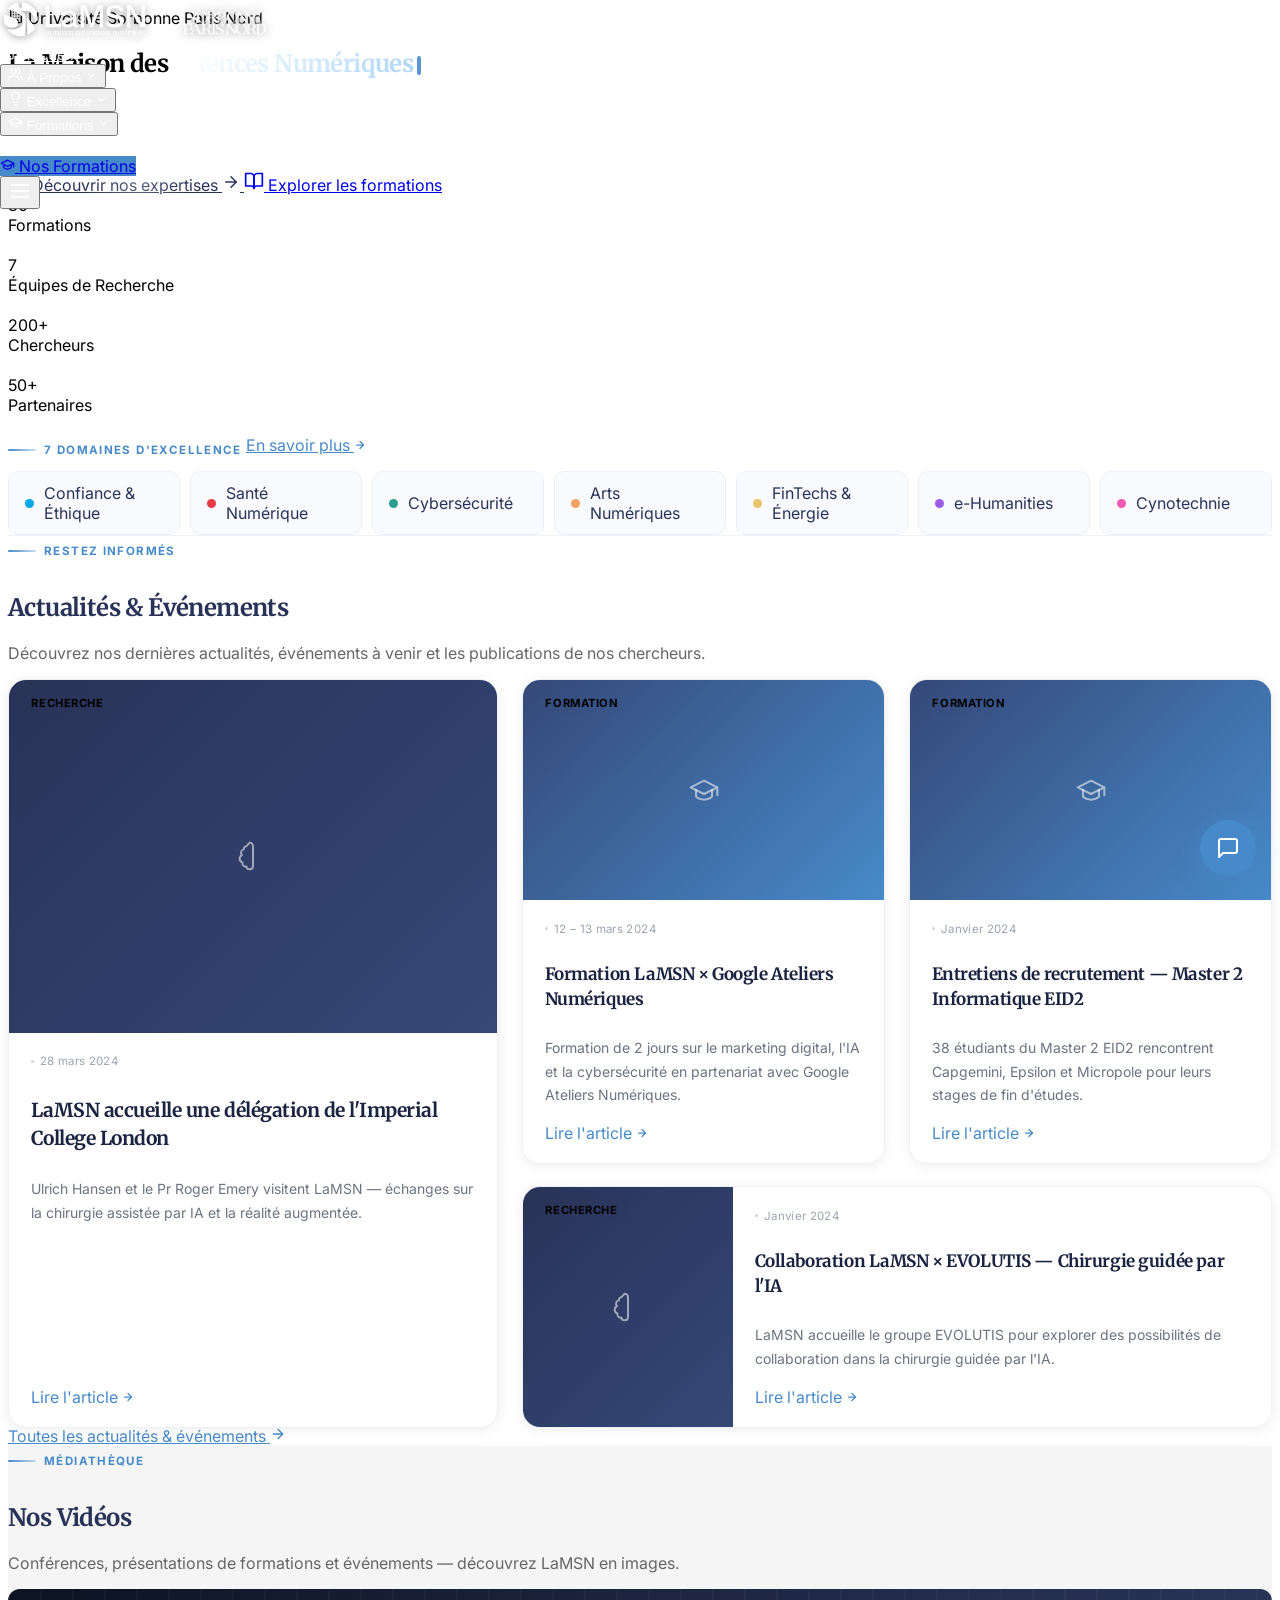
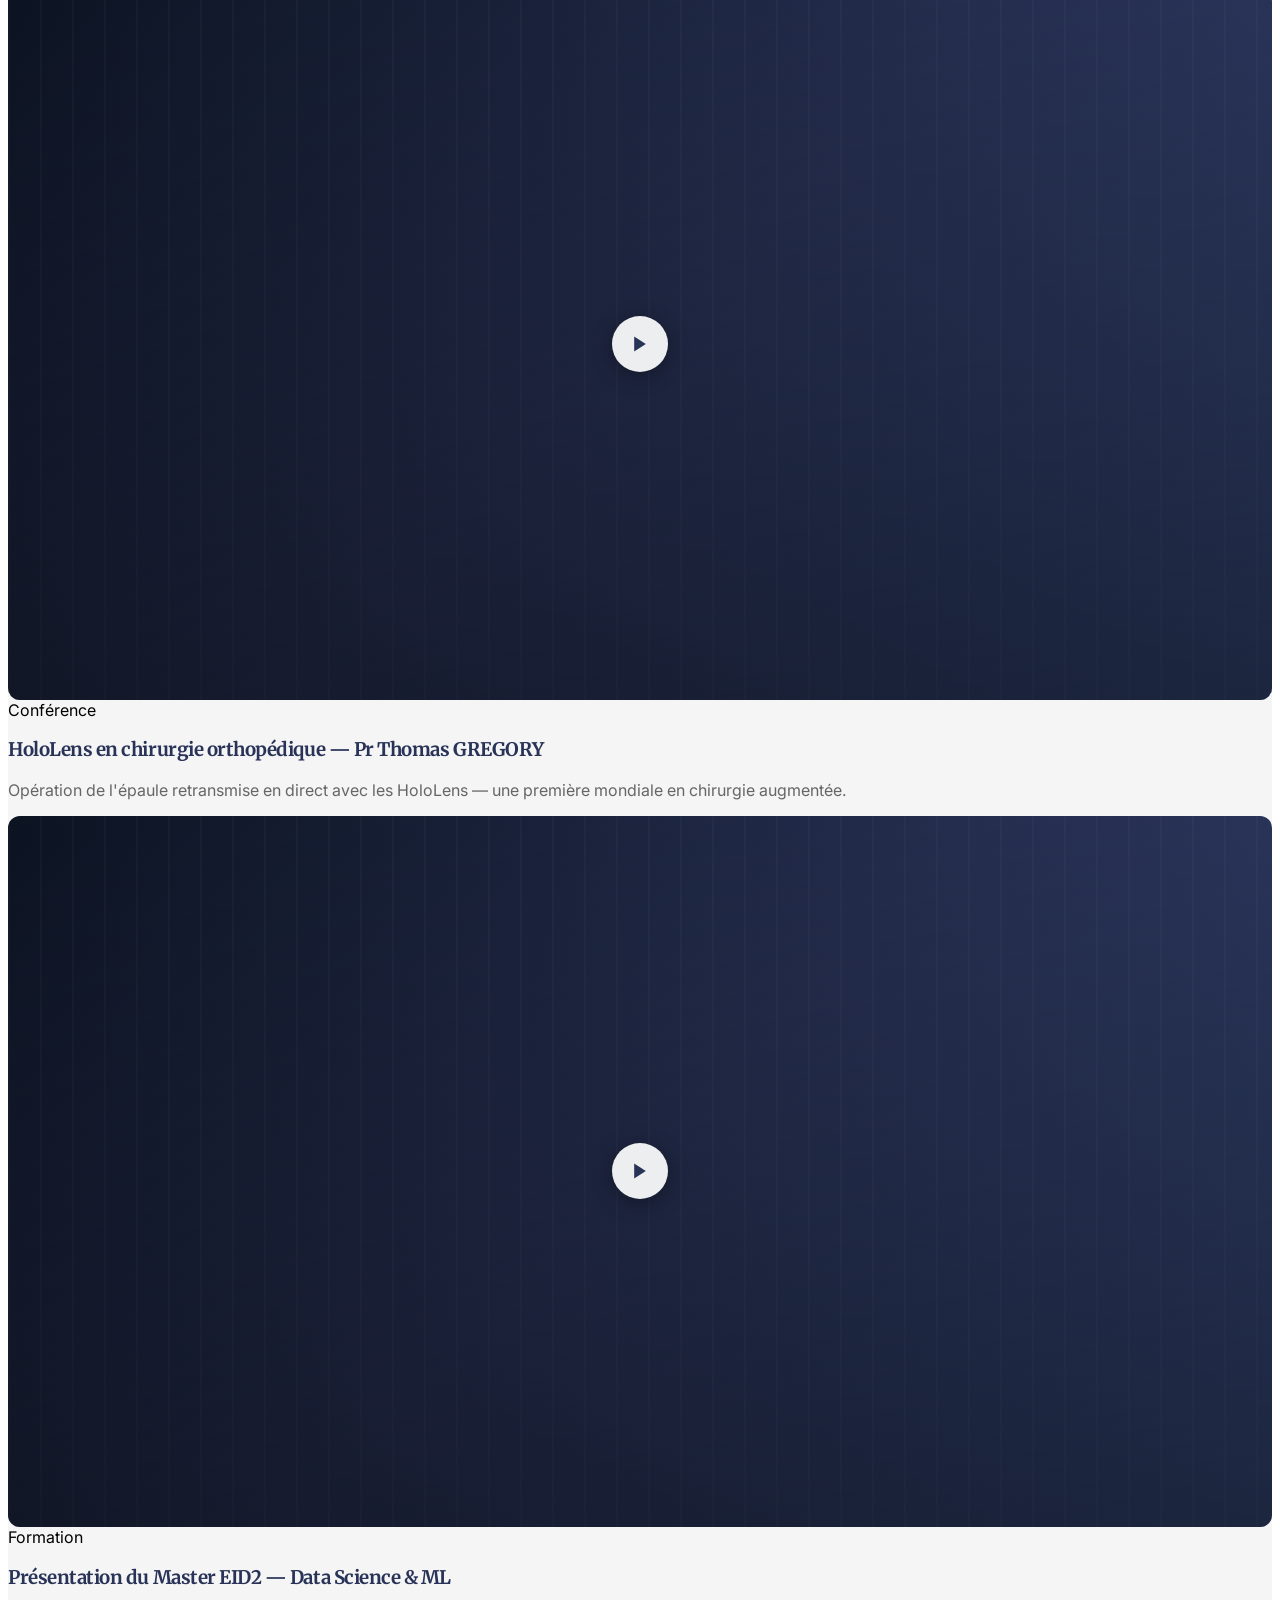
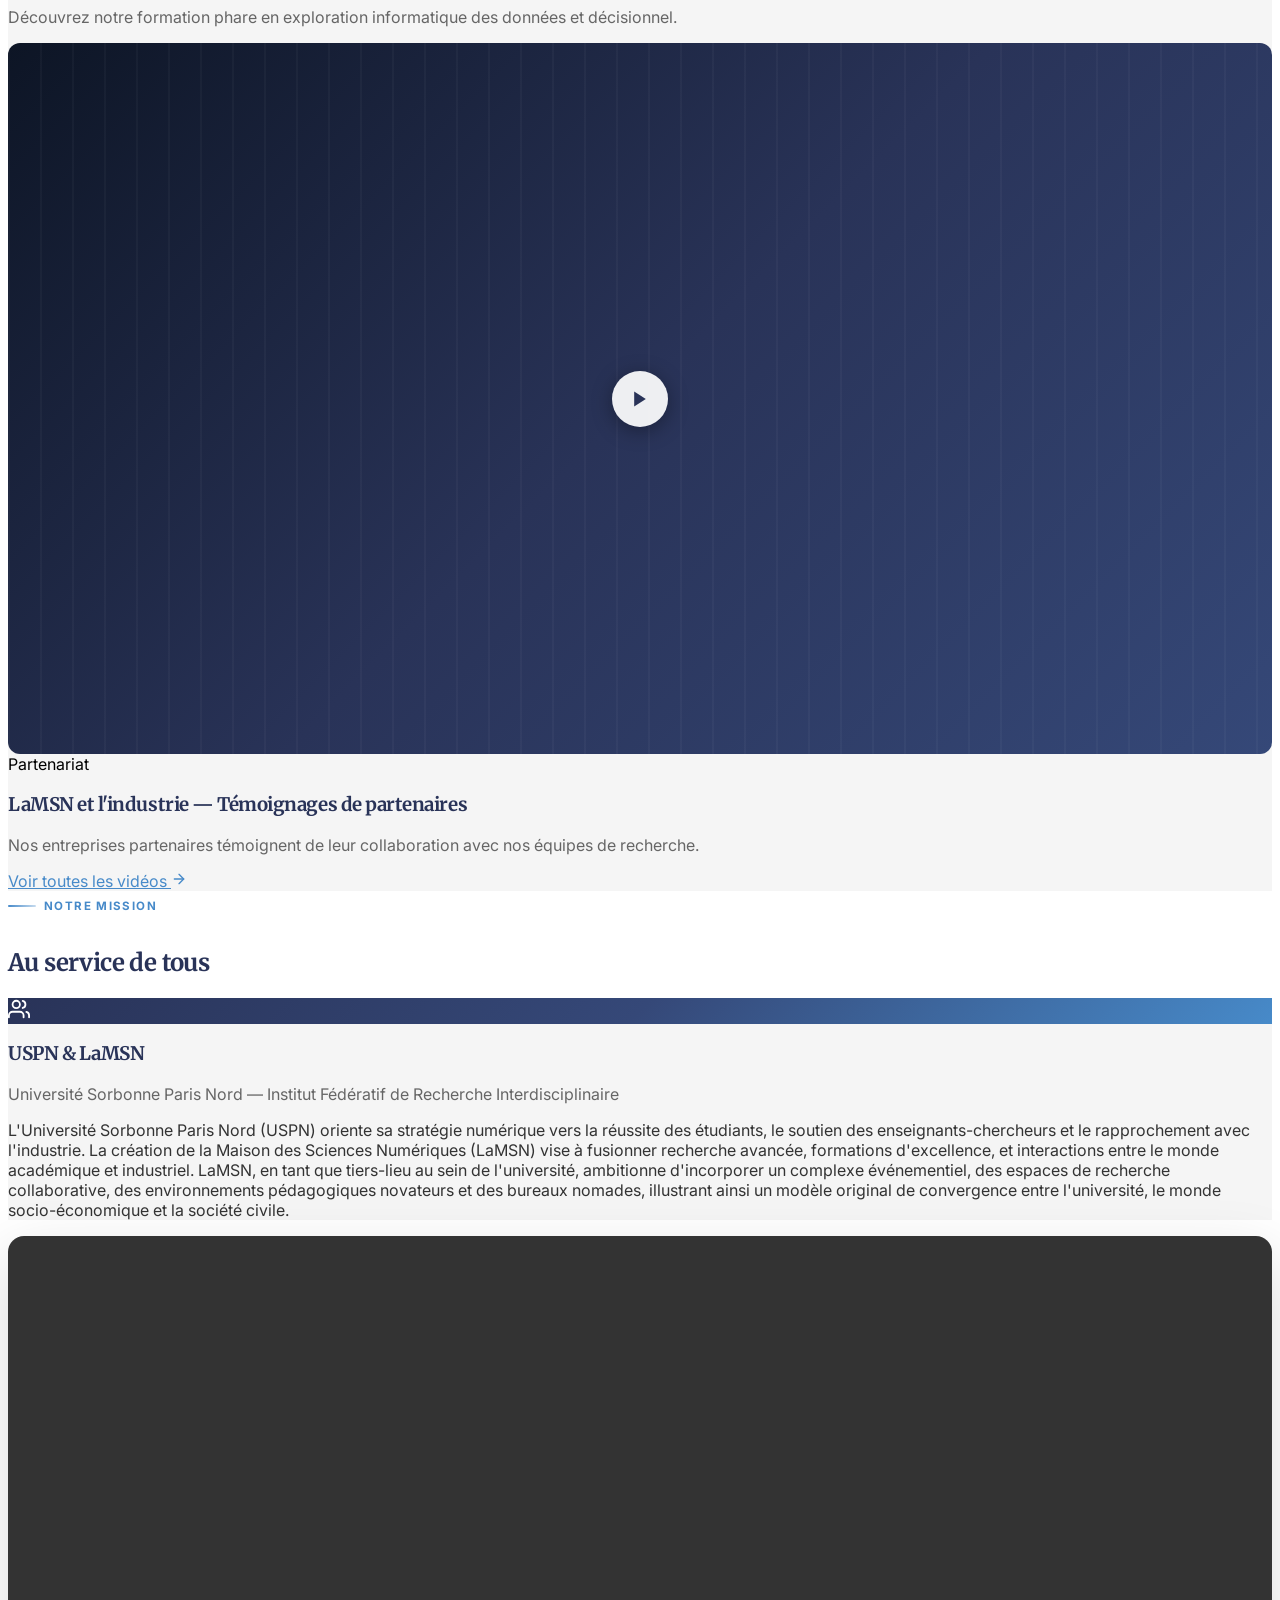
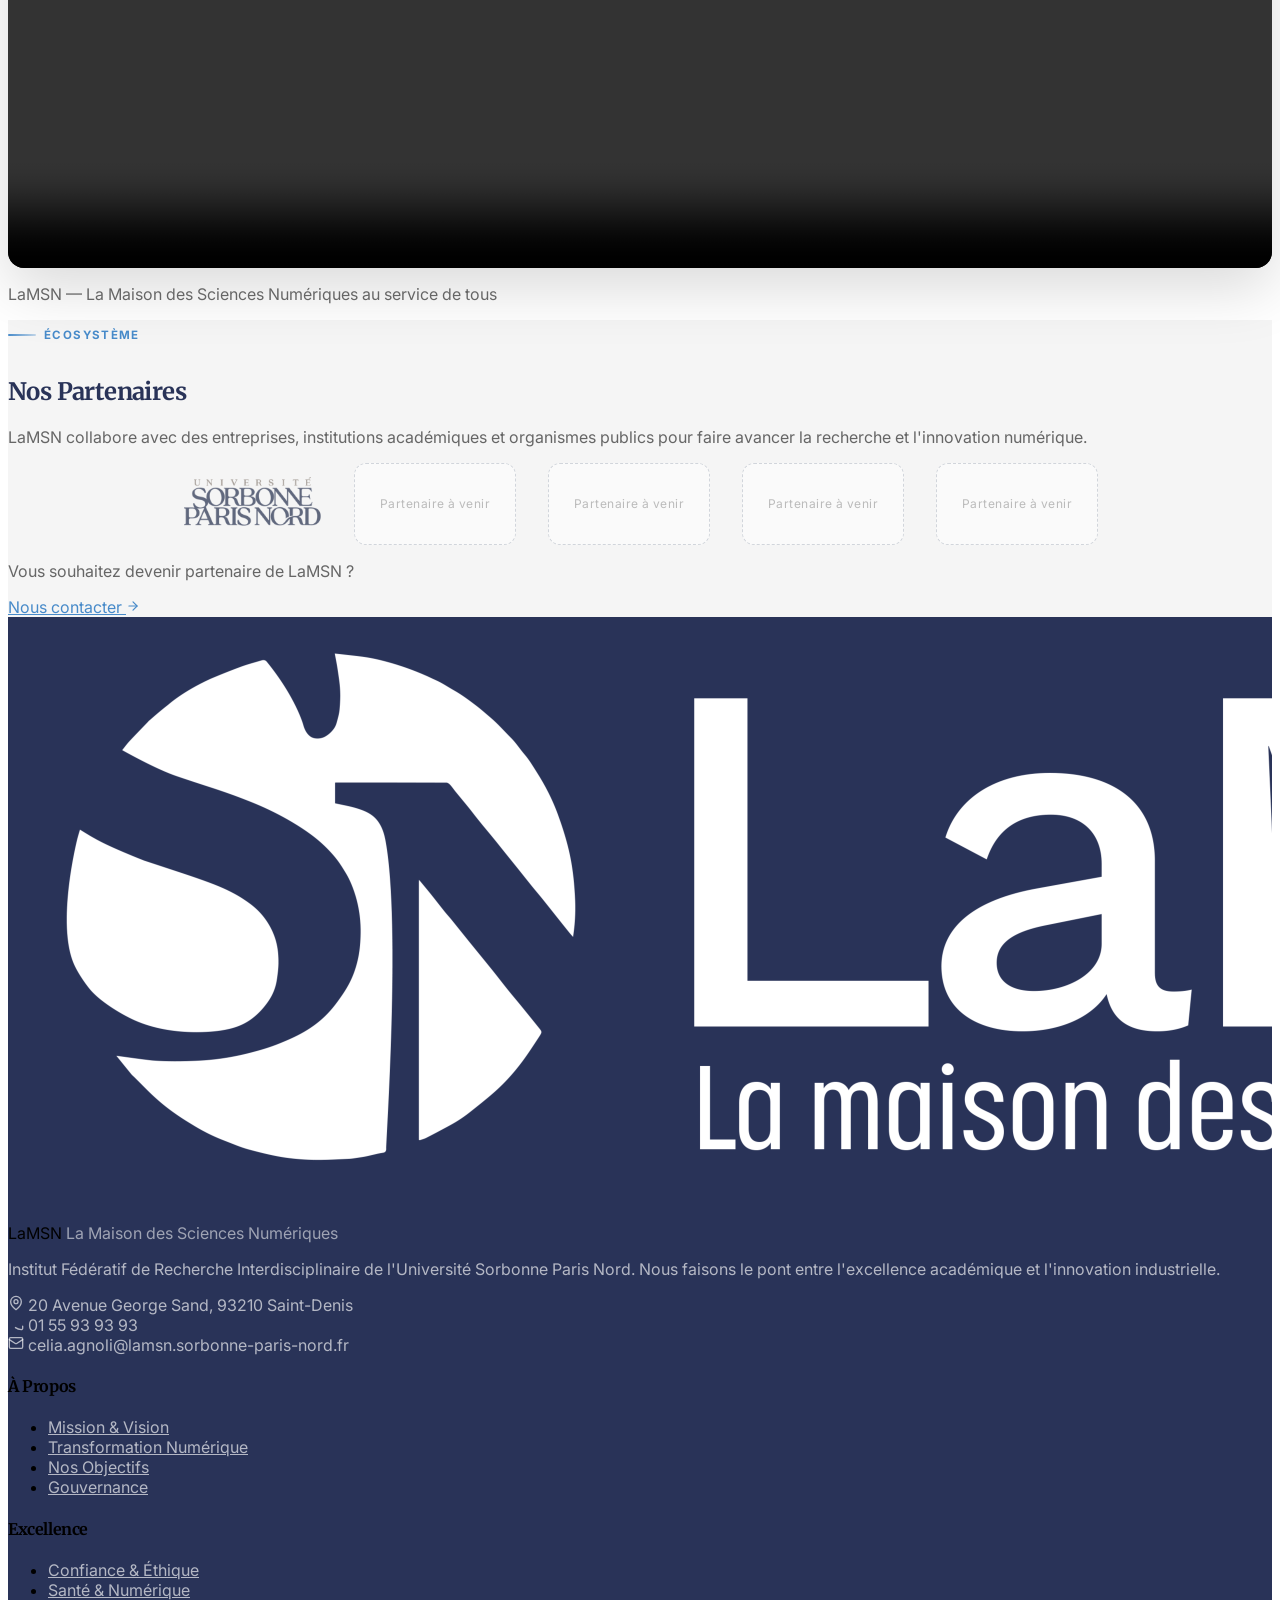
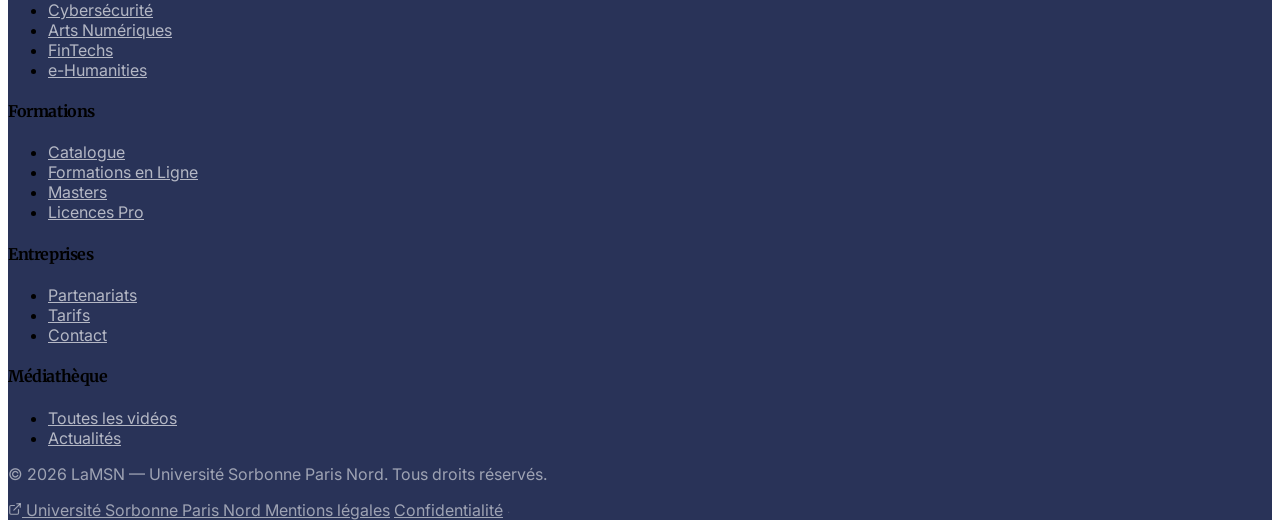
==== lamsn_site/src/index.html @ f472fb0c "Add files via upload" ====
<!DOCTYPE html>
<html lang="fr">
<head>
  <meta charset="UTF-8" />
  <meta name="viewport" content="width=device-width, initial-scale=1.0" />
  <title>LaMSN — La Maison des Sciences Numériques</title>
  <link rel="stylesheet" href="style.css" />
  <script src="https://cdn.tailwindcss.com"></script>
  <script>
    tailwind.config = {
      theme: {
        extend: {
          colors: {
            'lamsn-blue-dark':   '#293358',
            'lamsn-blue-medium': '#354878',
            'lamsn-blue-light':  '#478ac9',
            'lamsn-gray-light':  '#f5f5f5',
            'lamsn-gray-medium': '#666666',
            'lamsn-gray-dark':   '#333333',
          },
          fontFamily: { serif: ['Merriweather', 'serif'] },
        }
      }
    }
  </script>
</head>

<body class="bg-white antialiased">

<a href="#main-content" class="skip-link">Aller au contenu principal</a>

<!-- ══════════════════════════════════════════════════════════
     HEADER
     ══════════════════════════════════════════════════════════ -->
<header id="main-header">
  <div class="container mx-auto px-4 sm:px-6 lg:px-8">
    <div class="flex items-center justify-between h-16 lg:h-20">

      <!-- Logos — images only, no text labels -->
      <div class="header-logos">
        <a href="index.html" title="LaMSN — Accueil">
          <img src="data/logo_recent.png" alt="LaMSN" class="header-logo-lamsn" />
        </a>
        <div class="header-logo-sep hidden sm:block"></div>
        <a href="https://www.univ-spn.fr" target="_blank" rel="noopener noreferrer" class="hidden sm:block" title="Université Sorbonne Paris Nord">
          <img src="data/Logo-USPN.png" alt="Université Sorbonne Paris Nord" class="header-logo-uspn" />
        </a>
      </div>

      <!-- Desktop Navigation -->
      <nav class="hidden lg:flex items-center gap-1">

        <a href="index.html" class="nav-text flex items-center gap-1.5 px-3 py-2 text-sm font-medium rounded-md transition-colors hover:bg-white/10">
          <svg xmlns="http://www.w3.org/2000/svg" width="15" height="15" viewBox="0 0 24 24" fill="none" stroke="currentColor" stroke-width="2" stroke-linecap="round" stroke-linejoin="round"><path d="m3 9 9-7 9 7v11a2 2 0 0 1-2 2H5a2 2 0 0 1-2-2z"/><polyline points="9 22 9 12 15 12 15 22"/></svg>
          Accueil
        </a>

        <!-- À Propos dropdown -->
        <div class="nav-has-dropdown">
          <button class="nav-text flex items-center gap-1.5 px-3 py-2 text-sm font-medium rounded-md transition-colors hover:bg-white/10">
            <svg xmlns="http://www.w3.org/2000/svg" width="15" height="15" viewBox="0 0 24 24" fill="none" stroke="currentColor" stroke-width="2" stroke-linecap="round" stroke-linejoin="round"><path d="M17 21v-2a4 4 0 0 0-4-4H5a4 4 0 0 0-4 4v2"/><circle cx="9" cy="7" r="4"/><path d="M23 21v-2a4 4 0 0 0-3-3.87"/><path d="M16 3.13a4 4 0 0 1 0 7.75"/></svg>
            À Propos
            <svg xmlns="http://www.w3.org/2000/svg" width="13" height="13" viewBox="0 0 24 24" fill="none" stroke="currentColor" stroke-width="2" stroke-linecap="round" stroke-linejoin="round"><polyline points="6 9 12 15 18 9"/></svg>
          </button>
          <div class="nav-dropdown">
            <a href="a-propos.html#mission"><span class="dd-title">Mission &amp; Vision</span><span class="dd-desc">Notre raison d'être et nos ambitions</span></a>
            <a href="a-propos.html#transformation"><span class="dd-title">Transformation Numérique</span><span class="dd-desc">Notre approche du numérique</span></a>
            <a href="a-propos.html#objectifs"><span class="dd-title">Nos Objectifs</span><span class="dd-desc">Les ambitions de LaMSN</span></a>
            <a href="a-propos.html#strategie"><span class="dd-title">Notre Stratégie</span><span class="dd-desc">Notre feuille de route</span></a>
            <a href="a-propos.html#gouvernance"><span class="dd-title">Gouvernance</span><span class="dd-desc">Notre structure organisationnelle</span></a>
            <a href="a-propos.html#membres"><span class="dd-title">Nos Membres</span><span class="dd-desc">Notre équipe et partenaires</span></a>
          </div>
        </div>

        <!-- Excellence dropdown -->
        <div class="nav-has-dropdown">
          <button class="nav-text flex items-center gap-1.5 px-3 py-2 text-sm font-medium rounded-md transition-colors hover:bg-white/10">
            <svg xmlns="http://www.w3.org/2000/svg" width="15" height="15" viewBox="0 0 24 24" fill="none" stroke="currentColor" stroke-width="2" stroke-linecap="round" stroke-linejoin="round"><path d="M15 14c.2-1 .7-1.7 1.5-2.5 1-.9 1.5-2.2 1.5-3.5A6 6 0 0 0 6 8c0 1 .2 2.2 1.5 3.5.7.7 1.3 1.5 1.5 2.5"/><path d="M9 18h6"/><path d="M10 22h4"/></svg>
            Excellence
            <svg xmlns="http://www.w3.org/2000/svg" width="13" height="13" viewBox="0 0 24 24" fill="none" stroke="currentColor" stroke-width="2" stroke-linecap="round" stroke-linejoin="round"><polyline points="6 9 12 15 18 9"/></svg>
          </button>
          <div class="nav-dropdown">
            <a href="a-propos.html#ethique"><span class="dd-dot" style="background:#00a8e8"></span><span class="dd-title">Confiance &amp; Éthique Numériques</span><span class="dd-desc">Sécurité et éthique du numérique</span></a>
            <a href="a-propos.html#sante"><span class="dd-dot" style="background:#e63946"></span><span class="dd-title">Santé &amp; Numérique</span><span class="dd-desc">Innovation en e-santé</span></a>
            <a href="a-propos.html#cybersecurite"><span class="dd-dot" style="background:#2a9d8f"></span><span class="dd-title">Cybersécurité</span><span class="dd-desc">Protection des systèmes</span></a>
            <a href="a-propos.html#arts"><span class="dd-dot" style="background:#f4a261"></span><span class="dd-title">Arts Numériques</span><span class="dd-desc">Création assistée par ordinateur</span></a>
            <a href="a-propos.html#fintech"><span class="dd-dot" style="background:#e9c46a"></span><span class="dd-title">FinTechs &amp; Énergie</span><span class="dd-desc">Finance durable et innovation</span></a>
            <a href="a-propos.html#humanities"><span class="dd-dot" style="background:#9b5de5"></span><span class="dd-title">e-Humanities</span><span class="dd-desc">Sciences humaines numériques</span></a>
            <a href="a-propos.html#cynotechnie"><span class="dd-dot" style="background:#f15bb5"></span><span class="dd-title">Cynotechnie &amp; Innovation</span><span class="dd-desc">Technologies d'assistance</span></a>
          </div>
        </div>

        <!-- Formations dropdown -->
        <div class="nav-has-dropdown">
          <button class="nav-text flex items-center gap-1.5 px-3 py-2 text-sm font-medium rounded-md transition-colors hover:bg-white/10">
            <svg xmlns="http://www.w3.org/2000/svg" width="15" height="15" viewBox="0 0 24 24" fill="none" stroke="currentColor" stroke-width="2" stroke-linecap="round" stroke-linejoin="round"><path d="M22 10v6M2 10l10-5 10 5-10 5z"/><path d="M6 12v5c3 3 9 3 12 0v-5"/></svg>
            Formations
            <svg xmlns="http://www.w3.org/2000/svg" width="13" height="13" viewBox="0 0 24 24" fill="none" stroke="currentColor" stroke-width="2" stroke-linecap="round" stroke-linejoin="round"><polyline points="6 9 12 15 18 9"/></svg>
          </button>
          <div class="nav-dropdown single">
            <a href="formations.html#catalogue"><span class="dd-title">Catalogue des Formations</span><span class="dd-desc">Découvrez nos 30+ formations</span></a>
            <a href="formations.html#en-ligne"><span class="dd-title">Formations en Ligne</span><span class="dd-desc">Apprentissage à distance 24/7</span></a>
          </div>
        </div>

        <a href="entreprises.html" class="nav-text flex items-center gap-1.5 px-3 py-2 text-sm font-medium rounded-md transition-colors hover:bg-white/10">
          <svg xmlns="http://www.w3.org/2000/svg" width="15" height="15" viewBox="0 0 24 24" fill="none" stroke="currentColor" stroke-width="2" stroke-linecap="round" stroke-linejoin="round"><rect width="16" height="20" x="4" y="2" rx="2" ry="2"/><path d="M9 22v-4h6v4"/><path d="M8 6h.01M16 6h.01M12 6h.01M12 10h.01M12 14h.01M16 10h.01M16 14h.01M8 10h.01M8 14h.01"/></svg>
          Entreprises
        </a>
        <a href="actualites.html" class="nav-text flex items-center gap-1.5 px-3 py-2 text-sm font-medium rounded-md transition-colors hover:bg-white/10">
          <svg xmlns="http://www.w3.org/2000/svg" width="15" height="15" viewBox="0 0 24 24" fill="none" stroke="currentColor" stroke-width="2" stroke-linecap="round" stroke-linejoin="round"><path d="M4 22h16a2 2 0 0 0 2-2V4a2 2 0 0 0-2-2H8a2 2 0 0 0-2 2v16a2 2 0 0 0-2 2Zm0 0a2 2 0 0 1-2-2v-9c0-1.1.9-2 2-2h2"/><path d="M18 14h-8"/><path d="M15 18h-5"/><path d="M10 6h8v4h-8V6Z"/></svg>
          Actualités
        </a>
        <a href="videos.html" class="nav-text flex items-center gap-1.5 px-3 py-2 text-sm font-medium rounded-md transition-colors hover:bg-white/10">
          <svg xmlns="http://www.w3.org/2000/svg" width="15" height="15" viewBox="0 0 24 24" fill="none" stroke="currentColor" stroke-width="2" stroke-linecap="round" stroke-linejoin="round"><polygon points="23 7 16 12 23 17 23 7"/><rect x="1" y="5" width="15" height="14" rx="2"/></svg>
          Vidéos
        </a>
        <a href="contact.html" class="nav-text flex items-center gap-1.5 px-3 py-2 text-sm font-medium rounded-md transition-colors hover:bg-white/10">
          <svg xmlns="http://www.w3.org/2000/svg" width="15" height="15" viewBox="0 0 24 24" fill="none" stroke="currentColor" stroke-width="2" stroke-linecap="round" stroke-linejoin="round"><path d="M22 16.92v3a2 2 0 0 1-2.18 2 19.79 19.79 0 0 1-8.63-3.07A19.5 19.5 0 0 1 4.99 12 19.79 19.79 0 0 1 1.93 3.26 2 2 0 0 1 3.9 1h3a2 2 0 0 1 2 1.72c.127.96.361 1.903.7 2.81a2 2 0 0 1-.45 2.11L8.09 8.91a16 16 0 0 0 6 6l1.27-1.27a2 2 0 0 1 2.11-.45c.907.339 1.85.573 2.81.7A2 2 0 0 1 22 16.92z"/></svg>
          Contact
        </a>
      </nav>

      <div class="hidden lg:flex items-center gap-3">
        <a href="formations.html"
          class="flex items-center gap-2 bg-lamsn-blue-light hover:bg-lamsn-blue-medium text-white text-sm font-medium px-4 py-2 rounded-lg transition-colors">
          <svg xmlns="http://www.w3.org/2000/svg" width="15" height="15" viewBox="0 0 24 24" fill="none" stroke="currentColor" stroke-width="2" stroke-linecap="round" stroke-linejoin="round"><path d="M22 10v6M2 10l10-5 10 5-10 5z"/><path d="M6 12v5c3 3 9 3 12 0v-5"/></svg>
          Nos Formations
        </a>
      </div>

      <button id="mobile-menu-btn" class="lg:hidden p-2 rounded-md transition-colors" style="color:white" aria-label="Ouvrir le menu">
        <svg xmlns="http://www.w3.org/2000/svg" width="24" height="24" viewBox="0 0 24 24" fill="none" stroke="currentColor" stroke-width="2" stroke-linecap="round" stroke-linejoin="round"><line x1="4" x2="20" y1="12" y2="12"/><line x1="4" x2="20" y1="6" y2="6"/><line x1="4" x2="20" y1="18" y2="18"/></svg>
      </button>
    </div>
  </div>
</header>

<!-- ══════════════════════════════════════════════════════════
     MOBILE DRAWER
     ══════════════════════════════════════════════════════════ -->
<div id="mobile-overlay" class="mobile-overlay"></div>
<div id="mobile-drawer" class="mobile-drawer">
  <div class="flex items-center justify-between pb-4 border-b mb-4">
    <div class="flex items-center gap-3">
      <img src="data/logo_recent.png" alt="LaMSN" class="h-9 w-auto object-contain" />
      <div>
        <span class="font-serif font-bold text-lamsn-blue-dark">LaMSN</span>
        <span class="block text-xs text-lamsn-gray-medium">La Maison des Sciences Numériques</span>
      </div>
    </div>
    <button id="mobile-close-btn" class="p-1.5 rounded-md hover:bg-gray-100 transition-colors text-lamsn-gray-dark" aria-label="Fermer">
      <svg xmlns="http://www.w3.org/2000/svg" width="20" height="20" viewBox="0 0 24 24" fill="none" stroke="currentColor" stroke-width="2" stroke-linecap="round" stroke-linejoin="round"><path d="M18 6 6 18"/><path d="m6 6 12 12"/></svg>
    </button>
  </div>

  <a href="index.html" class="mobile-nav-link">
    <svg xmlns="http://www.w3.org/2000/svg" width="16" height="16" viewBox="0 0 24 24" fill="none" stroke="currentColor" stroke-width="2" stroke-linecap="round" stroke-linejoin="round"><path d="m3 9 9-7 9 7v11a2 2 0 0 1-2 2H5a2 2 0 0 1-2-2z"/><polyline points="9 22 9 12 15 12 15 22"/></svg>
    Accueil
  </a>

  <button class="mobile-accordion-btn">
    <span class="flex items-center gap-2">
      <svg xmlns="http://www.w3.org/2000/svg" width="16" height="16" viewBox="0 0 24 24" fill="none" stroke="currentColor" stroke-width="2" stroke-linecap="round" stroke-linejoin="round"><path d="M17 21v-2a4 4 0 0 0-4-4H5a4 4 0 0 0-4 4v2"/><circle cx="9" cy="7" r="4"/></svg>
      À Propos
    </span>
    <svg class="mobile-accordion-chevron" xmlns="http://www.w3.org/2000/svg" width="16" height="16" viewBox="0 0 24 24" fill="none" stroke="currentColor" stroke-width="2" stroke-linecap="round" stroke-linejoin="round"><polyline points="6 9 12 15 18 9"/></svg>
  </button>
  <div class="mobile-accordion-body">
    <a href="a-propos.html#mission" class="mobile-sub-link">Mission &amp; Vision</a>
    <a href="a-propos.html#transformation" class="mobile-sub-link">Transformation Numérique</a>
    <a href="a-propos.html#objectifs" class="mobile-sub-link">Nos Objectifs</a>
    <a href="a-propos.html#strategie" class="mobile-sub-link">Notre Stratégie</a>
    <a href="a-propos.html#gouvernance" class="mobile-sub-link">Gouvernance</a>
    <a href="a-propos.html#membres" class="mobile-sub-link">Nos Membres</a>
  </div>

  <button class="mobile-accordion-btn">
    <span class="flex items-center gap-2">
      <svg xmlns="http://www.w3.org/2000/svg" width="16" height="16" viewBox="0 0 24 24" fill="none" stroke="currentColor" stroke-width="2" stroke-linecap="round" stroke-linejoin="round"><path d="M15 14c.2-1 .7-1.7 1.5-2.5 1-.9 1.5-2.2 1.5-3.5A6 6 0 0 0 6 8c0 1 .2 2.2 1.5 3.5.7.7 1.3 1.5 1.5 2.5"/><path d="M9 18h6"/><path d="M10 22h4"/></svg>
      Excellence
    </span>
    <svg class="mobile-accordion-chevron" xmlns="http://www.w3.org/2000/svg" width="16" height="16" viewBox="0 0 24 24" fill="none" stroke="currentColor" stroke-width="2" stroke-linecap="round" stroke-linejoin="round"><polyline points="6 9 12 15 18 9"/></svg>
  </button>
  <div class="mobile-accordion-body">
    <a href="a-propos.html#ethique" class="mobile-sub-link">Confiance &amp; Éthique Numériques</a>
    <a href="a-propos.html#sante" class="mobile-sub-link">Santé &amp; Numérique</a>
    <a href="a-propos.html#cybersecurite" class="mobile-sub-link">Cybersécurité</a>
    <a href="a-propos.html#arts" class="mobile-sub-link">Arts Numériques</a>
    <a href="a-propos.html#fintech" class="mobile-sub-link">FinTechs &amp; Énergie</a>
    <a href="a-propos.html#humanities" class="mobile-sub-link">e-Humanities</a>
    <a href="a-propos.html#cynotechnie" class="mobile-sub-link">Cynotechnie &amp; Innovation</a>
  </div>

  <button class="mobile-accordion-btn">
    <span class="flex items-center gap-2">
      <svg xmlns="http://www.w3.org/2000/svg" width="16" height="16" viewBox="0 0 24 24" fill="none" stroke="currentColor" stroke-width="2" stroke-linecap="round" stroke-linejoin="round"><path d="M22 10v6M2 10l10-5 10 5-10 5z"/><path d="M6 12v5c3 3 9 3 12 0v-5"/></svg>
      Formations
    </span>
    <svg class="mobile-accordion-chevron" xmlns="http://www.w3.org/2000/svg" width="16" height="16" viewBox="0 0 24 24" fill="none" stroke="currentColor" stroke-width="2" stroke-linecap="round" stroke-linejoin="round"><polyline points="6 9 12 15 18 9"/></svg>
  </button>
  <div class="mobile-accordion-body">
    <a href="formations.html#catalogue" class="mobile-sub-link">Catalogue des Formations</a>
    <a href="formations.html#en-ligne" class="mobile-sub-link">Formations en Ligne</a>
  </div>

  <a href="entreprises.html" class="mobile-nav-link">
    <svg xmlns="http://www.w3.org/2000/svg" width="16" height="16" viewBox="0 0 24 24" fill="none" stroke="currentColor" stroke-width="2" stroke-linecap="round" stroke-linejoin="round"><rect width="16" height="20" x="4" y="2" rx="2" ry="2"/><path d="M9 22v-4h6v4"/></svg>
    Entreprises
  </a>
  <a href="actualites.html" class="mobile-nav-link">
    <svg xmlns="http://www.w3.org/2000/svg" width="16" height="16" viewBox="0 0 24 24" fill="none" stroke="currentColor" stroke-width="2" stroke-linecap="round" stroke-linejoin="round"><path d="M4 22h16a2 2 0 0 0 2-2V4a2 2 0 0 0-2-2H8a2 2 0 0 0-2 2v16a2 2 0 0 0-2 2Z"/></svg>
    Actualités
  </a>
  <a href="videos.html" class="mobile-nav-link">
    <svg xmlns="http://www.w3.org/2000/svg" width="16" height="16" viewBox="0 0 24 24" fill="none" stroke="currentColor" stroke-width="2" stroke-linecap="round" stroke-linejoin="round"><polygon points="23 7 16 12 23 17 23 7"/><rect x="1" y="5" width="15" height="14" rx="2"/></svg>
    Vidéos
  </a>
  <a href="contact.html" class="mobile-nav-link">
    <svg xmlns="http://www.w3.org/2000/svg" width="16" height="16" viewBox="0 0 24 24" fill="none" stroke="currentColor" stroke-width="2" stroke-linecap="round" stroke-linejoin="round"><path d="M22 16.92v3a2 2 0 0 1-2.18 2 19.79 19.79 0 0 1-8.63-3.07A19.5 19.5 0 0 1 4.99 12"/></svg>
    Contact
  </a>

  <div class="pt-4 border-t mt-2">
    <a href="formations.html"
      class="w-full flex items-center justify-center gap-2 bg-lamsn-blue-light hover:bg-lamsn-blue-medium text-white text-sm font-medium px-4 py-2.5 rounded-lg transition-colors">
      <svg xmlns="http://www.w3.org/2000/svg" width="16" height="16" viewBox="0 0 24 24" fill="none" stroke="currentColor" stroke-width="2" stroke-linecap="round" stroke-linejoin="round"><path d="M22 10v6M2 10l10-5 10 5-10 5z"/></svg>
      Consulter le Catalogue
    </a>
  </div>
</div>


<!-- ══════════════════════════════════════════════════════════
     MAIN CONTENT
     ══════════════════════════════════════════════════════════ -->
<main id="main-content">


<!-- ──────────────────────────────────────────────────────────
     SECTION 1 — HERO
     ────────────────────────────────────────────────────────── -->
<section id="accueil" class="relative min-h-screen flex items-center justify-center overflow-hidden">

  <div class="absolute inset-0 gradient-hero"></div>

  <div class="absolute inset-0 overflow-hidden pointer-events-none">
    <div class="blob absolute -top-1/2 -right-1/2 w-full h-full rounded-full"
         style="background:rgba(255,255,255,0.06);filter:blur(80px)"></div>
    <div class="blob-delay absolute -bottom-1/2 -left-1/2 w-full h-full rounded-full"
         style="background:rgba(255,255,255,0.06);filter:blur(80px)"></div>
    <div class="absolute top-1/4 left-1/4 w-64 h-64 rounded-full"
         style="background:rgba(71,138,201,0.18);filter:blur(48px)"></div>
    <div class="absolute bottom-1/4 right-1/4 w-48 h-48 rounded-full"
         style="background:rgba(255,255,255,0.08);filter:blur(48px)"></div>
    <!-- Floating particles -->
    <div class="hero-particle" style="left:8%;top:25%;width:5px;height:5px;animation-duration:9s;animation-delay:0s"></div>
    <div class="hero-particle" style="left:22%;top:65%;width:3px;height:3px;animation-duration:13s;animation-delay:1.2s"></div>
    <div class="hero-particle" style="left:43%;top:78%;width:7px;height:7px;animation-duration:11s;animation-delay:3.5s"></div>
    <div class="hero-particle" style="left:68%;top:28%;width:4px;height:4px;animation-duration:8s;animation-delay:2s"></div>
    <div class="hero-particle" style="left:82%;top:68%;width:3px;height:3px;animation-duration:15s;animation-delay:4.5s"></div>
    <div class="hero-particle" style="left:55%;top:12%;width:6px;height:6px;animation-duration:10s;animation-delay:1.8s"></div>
    <div class="hero-particle" style="left:14%;top:88%;width:4px;height:4px;animation-duration:7s;animation-delay:0.7s"></div>
    <div class="hero-particle" style="left:91%;top:42%;width:5px;height:5px;animation-duration:12s;animation-delay:3s"></div>
    <div class="hero-particle" style="left:35%;top:42%;width:3px;height:3px;animation-duration:16s;animation-delay:5s"></div>
    <div class="hero-particle" style="left:76%;top:82%;width:6px;height:6px;animation-duration:9.5s;animation-delay:1.5s"></div>
  </div>

  <div class="absolute inset-0 hero-grid-overlay"></div>

  <div class="relative z-10 container mx-auto px-4 sm:px-6 lg:px-8 py-20 lg:py-32">
    <div class="max-w-5xl mx-auto text-center">

      <div class="animate-on-scroll mb-6">
        <span class="hero-badge inline-flex items-center gap-2 px-4 py-2 rounded-full text-white text-sm font-medium border"
              style="background:rgba(255,255,255,0.1);border-color:rgba(255,255,255,0.2);backdrop-filter:blur(8px)">
          <svg xmlns="http://www.w3.org/2000/svg" width="16" height="16" viewBox="0 0 24 24" fill="none" stroke="currentColor" stroke-width="2" stroke-linecap="round" stroke-linejoin="round"><rect width="16" height="20" x="4" y="2" rx="2" ry="2"/><path d="M9 22v-4h6v4"/><path d="M8 6h.01M16 6h.01M12 6h.01M12 10h.01M12 14h.01M16 10h.01M16 14h.01M8 10h.01M8 14h.01"/></svg>
          Université Sorbonne Paris Nord
        </span>
      </div>

      <h1 class="animate-on-scroll delay-100 hero-parallax font-serif text-4xl sm:text-5xl md:text-6xl lg:text-7xl font-bold text-white mb-6 leading-tight">
        La Maison des
        <span class="block text-gradient-hero" id="hero-typed-line"><span id="hero-typing"></span><span class="typing-cursor" id="hero-cursor"></span></span>
      </h1>

      <p class="animate-on-scroll delay-200 text-lg sm:text-xl md:text-2xl mb-8 max-w-3xl mx-auto leading-relaxed"
         style="color:rgba(255,255,255,0.8)">
        Institut Fédératif de Recherche Interdisciplinaire. Nous faisons le pont entre
        <span class="text-white font-medium">l'excellence académique</span> et
        <span class="text-white font-medium">l'innovation industrielle</span>.
      </p>

      <p class="animate-on-scroll delay-300 text-base sm:text-lg mb-10 max-w-2xl mx-auto"
         style="color:rgba(255,255,255,0.65)">
        7 équipes de recherche, 30+ formations, 200+ chercheurs unis pour façonner
        l'avenir du numérique en France et dans le monde.
      </p>

      <div class="animate-on-scroll delay-400 flex flex-col sm:flex-row gap-4 justify-center mb-16">
        <a href="a-propos.html"
          class="btn-shimmer flex items-center justify-center gap-2 bg-white text-lamsn-blue-dark hover:bg-white/90 font-semibold px-8 py-4 rounded-lg transition-all text-base shadow-lg hover:shadow-xl hover:-translate-y-0.5">
          <svg xmlns="http://www.w3.org/2000/svg" width="20" height="20" viewBox="0 0 24 24" fill="none" stroke="currentColor" stroke-width="2" stroke-linecap="round" stroke-linejoin="round"><path d="M15 14c.2-1 .7-1.7 1.5-2.5 1-.9 1.5-2.2 1.5-3.5A6 6 0 0 0 6 8c0 1 .2 2.2 1.5 3.5.7.7 1.3 1.5 1.5 2.5"/><path d="M9 18h6"/><path d="M10 22h4"/></svg>
          Découvrir nos expertises
          <svg xmlns="http://www.w3.org/2000/svg" width="18" height="18" viewBox="0 0 24 24" fill="none" stroke="currentColor" stroke-width="2" stroke-linecap="round" stroke-linejoin="round"><path d="M5 12h14"/><path d="m12 5 7 7-7 7"/></svg>
        </a>
        <a href="formations.html"
          class="btn-shimmer flex items-center justify-center gap-2 border font-semibold px-8 py-4 rounded-lg transition-all text-base text-white hover:bg-white/10 hover:-translate-y-0.5"
          style="border-color:rgba(255,255,255,0.3)">
          <svg xmlns="http://www.w3.org/2000/svg" width="20" height="20" viewBox="0 0 24 24" fill="none" stroke="currentColor" stroke-width="2" stroke-linecap="round" stroke-linejoin="round"><path d="M2 3h6a4 4 0 0 1 4 4v14a3 3 0 0 0-3-3H2z"/><path d="M22 3h-6a4 4 0 0 0-4 4v14a3 3 0 0 1 3-3h7z"/></svg>
          Explorer les formations
        </a>
      </div>

      <div class="animate-on-scroll delay-500 grid grid-cols-2 md:grid-cols-4 gap-4 md:gap-6" id="hero-stats">
        <div class="hero-stat rounded-xl p-4 md:p-6 border"
             style="background:rgba(255,255,255,0.1);border-color:rgba(255,255,255,0.12);backdrop-filter:blur(8px)">
          <div class="text-3xl md:text-4xl font-serif font-bold text-white mb-1"><span class="count-up" data-count="30" data-suffix="+">30+</span></div>
          <div class="text-sm font-medium text-white mb-1">Formations</div>
          <div class="text-xs" style="color:rgba(255,255,255,0.55)">Du DUT au Master</div>
        </div>
        <div class="hero-stat rounded-xl p-4 md:p-6 border"
             style="background:rgba(255,255,255,0.1);border-color:rgba(255,255,255,0.12);backdrop-filter:blur(8px)">
          <div class="text-3xl md:text-4xl font-serif font-bold text-white mb-1"><span class="count-up" data-count="7" data-suffix="">7</span></div>
          <div class="text-sm font-medium text-white mb-1">Équipes de Recherche</div>
          <div class="text-xs" style="color:rgba(255,255,255,0.55)">Domaines d'excellence</div>
        </div>
        <div class="hero-stat rounded-xl p-4 md:p-6 border"
             style="background:rgba(255,255,255,0.1);border-color:rgba(255,255,255,0.12);backdrop-filter:blur(8px)">
          <div class="text-3xl md:text-4xl font-serif font-bold text-white mb-1"><span class="count-up" data-count="200" data-suffix="+">200+</span></div>
          <div class="text-sm font-medium text-white mb-1">Chercheurs</div>
          <div class="text-xs" style="color:rgba(255,255,255,0.55)">Enseignants-chercheurs</div>
        </div>
        <div class="hero-stat rounded-xl p-4 md:p-6 border"
             style="background:rgba(255,255,255,0.1);border-color:rgba(255,255,255,0.12);backdrop-filter:blur(8px)">
          <div class="text-3xl md:text-4xl font-serif font-bold text-white mb-1"><span class="count-up" data-count="50" data-suffix="+">50+</span></div>
          <div class="text-sm font-medium text-white mb-1">Partenaires</div>
          <div class="text-xs" style="color:rgba(255,255,255,0.55)">Entreprises et institutions</div>
        </div>
      </div>
    </div>
  </div>

  <div class="scroll-indicator">
    <div class="w-6 h-10 rounded-full border-2 flex items-start justify-center p-2"
         style="border-color:rgba(255,255,255,0.3)">
      <div class="w-1 h-2 rounded-full" style="background:rgba(255,255,255,0.5)"></div>
    </div>
  </div>

</section>


<!-- ──────────────────────────────────────────────────────────
     DOMAIN STRIP — 7 Research Excellence Areas
     ────────────────────────────────────────────────────────── -->
<section class="domains-strip py-8 lg:py-10">
  <div class="container mx-auto px-4 sm:px-6 lg:px-8">
    <div class="flex items-center justify-between mb-4 gap-4 flex-wrap">
      <span class="section-eyebrow reveal-left">7 Domaines d'Excellence</span>
      <a href="a-propos.html" class="text-xs font-medium text-lamsn-blue-light hover:text-lamsn-blue-medium transition-colors flex items-center gap-1 reveal-right">
        En savoir plus
        <svg xmlns="http://www.w3.org/2000/svg" width="12" height="12" viewBox="0 0 24 24" fill="none" stroke="currentColor" stroke-width="2.5" stroke-linecap="round" stroke-linejoin="round"><path d="M5 12h14"/><path d="m12 5 7 7-7 7"/></svg>
      </a>
    </div>
    <div class="domains-grid-wrap">
      <div class="domains-grid-inner">
        <a href="a-propos.html#ethique" class="domain-pill animate-on-scroll">
          <span class="domain-dot" style="background:#00a8e8"></span>
          <span class="text-xs font-semibold text-lamsn-blue-dark leading-tight">Confiance &amp; Éthique</span>
        </a>
        <a href="a-propos.html#sante" class="domain-pill animate-on-scroll delay-100">
          <span class="domain-dot" style="background:#e63946"></span>
          <span class="text-xs font-semibold text-lamsn-blue-dark leading-tight">Santé Numérique</span>
        </a>
        <a href="a-propos.html#cybersecurite" class="domain-pill animate-on-scroll delay-200">
          <span class="domain-dot" style="background:#2a9d8f"></span>
          <span class="text-xs font-semibold text-lamsn-blue-dark leading-tight">Cybersécurité</span>
        </a>
        <a href="a-propos.html#arts" class="domain-pill animate-on-scroll delay-100">
          <span class="domain-dot" style="background:#f4a261"></span>
          <span class="text-xs font-semibold text-lamsn-blue-dark leading-tight">Arts Numériques</span>
        </a>
        <a href="a-propos.html#fintech" class="domain-pill animate-on-scroll delay-200">
          <span class="domain-dot" style="background:#e9c46a"></span>
          <span class="text-xs font-semibold text-lamsn-blue-dark leading-tight">FinTechs &amp; Énergie</span>
        </a>
        <a href="a-propos.html#humanities" class="domain-pill animate-on-scroll delay-300">
          <span class="domain-dot" style="background:#9b5de5"></span>
          <span class="text-xs font-semibold text-lamsn-blue-dark leading-tight">e-Humanities</span>
        </a>
        <a href="a-propos.html#cynotechnie" class="domain-pill animate-on-scroll delay-400">
          <span class="domain-dot" style="background:#f15bb5"></span>
          <span class="text-xs font-semibold text-lamsn-blue-dark leading-tight">Cynotechnie</span>
        </a>
      </div>
    </div>
  </div>
</section>


<!-- ──────────────────────────────────────────────────────────
     SECTION 2 — ACTUALITÉS
     ────────────────────────────────────────────────────────── -->
<section id="actualites" class="py-20 lg:py-32 bg-white">
  <div class="container mx-auto px-4 sm:px-6 lg:px-8">

    <div class="text-center max-w-3xl mx-auto mb-14">
      <span class="animate-on-scroll section-eyebrow" style="justify-content:center">Restez Informés</span>
      <h2 class="animate-on-scroll delay-100 font-serif text-3xl sm:text-4xl lg:text-5xl font-bold text-lamsn-blue-dark mb-6">Actualités &amp; Événements</h2>
      <p class="animate-on-scroll delay-200 text-lg text-lamsn-gray-medium leading-relaxed">
        Découvrez nos dernières actualités, événements à venir et les publications de nos chercheurs.
      </p>
    </div>

    <!-- Magazine grid — 4 articles, click to open detail modal -->
    <div class="news-magazine mb-10" id="cms-actu-home">
      <!-- Cards are rendered by JS from NEWS_ARTICLES data array below -->
    </div>

    <div class="text-center">
      <a href="actualites.html"
        class="inline-flex items-center gap-2 border border-lamsn-blue-light text-lamsn-blue-light hover:bg-lamsn-blue-light hover:text-white font-medium px-6 py-3 rounded-lg transition-colors">
        Toutes les actualités &amp; événements
        <svg xmlns="http://www.w3.org/2000/svg" width="16" height="16" viewBox="0 0 24 24" fill="none" stroke="currentColor" stroke-width="2" stroke-linecap="round" stroke-linejoin="round"><path d="M5 12h14"/><path d="m12 5 7 7-7 7"/></svg>
      </a>
    </div>

  </div>
</section>


<!-- ──────────────────────────────────────────────────────────
     SECTION 3 — NOS VIDÉOS
     ────────────────────────────────────────────────────────── -->
<section id="videos" class="py-20 lg:py-32 bg-lamsn-gray-light">
  <div class="container mx-auto px-4 sm:px-6 lg:px-8">

    <div class="text-center max-w-3xl mx-auto mb-16">
      <span class="animate-on-scroll section-eyebrow" style="justify-content:center">Médiathèque</span>
      <h2 class="animate-on-scroll delay-100 font-serif text-3xl sm:text-4xl lg:text-5xl font-bold text-lamsn-blue-dark mb-6">Nos Vidéos</h2>
      <p class="animate-on-scroll delay-200 text-lg text-lamsn-gray-medium leading-relaxed">
        Conférences, présentations de formations et événements — découvrez LaMSN en images.
      </p>
    </div>

    <div class="grid md:grid-cols-2 lg:grid-cols-3 gap-6 lg:gap-8" id="cms-videos-home">

      <!-- Video card 1 — YouTube thumbnail auto-injected by JS -->
      <div class="animate-on-scroll delay-300 bg-white rounded-2xl overflow-hidden shadow-md card-hover"
           data-video-src="https://www.youtube.com/watch?v=u5nc2qf5HIc">
        <div class="video-card-thumb">
          <!-- fallback gradient shown until thumbnail loads -->
          <div class="absolute inset-0 gradient-lamsn" style="z-index:0"></div>
          <button class="video-play-btn" aria-label="Lire la vidéo">
            <svg xmlns="http://www.w3.org/2000/svg" width="20" height="20" viewBox="0 0 24 24" fill="#293358" stroke="none"><polygon points="5 3 19 12 5 21 5 3"/></svg>
          </button>
        </div>
        <div class="p-5">
          <span class="inline-block text-xs font-medium px-2 py-0.5 rounded-full bg-blue-100 text-blue-700 mb-2">Conférence</span>
          <h3 class="font-semibold text-lamsn-blue-dark mb-1 line-clamp-2">HoloLens en chirurgie orthopédique — Pr Thomas GREGORY</h3>
          <p class="text-sm text-lamsn-gray-medium line-clamp-2">Opération de l'épaule retransmise en direct avec les HoloLens — une première mondiale en chirurgie augmentée.</p>
        </div>
      </div>

      <!-- Video card 2 — Google Drive thumbnail auto-injected by JS -->
      <div class="animate-on-scroll delay-400 bg-white rounded-2xl overflow-hidden shadow-md card-hover"
           data-video-src="https://drive.google.com/file/d/1BxiMVs0XRA5nFMdKvBdBZjgmUUqptlbs/view">
        <div class="video-card-thumb">
          <div class="absolute inset-0" style="background:linear-gradient(135deg,#354878,#478ac9);z-index:0"></div>
          <button class="video-play-btn" aria-label="Lire la vidéo">
            <svg xmlns="http://www.w3.org/2000/svg" width="20" height="20" viewBox="0 0 24 24" fill="#293358" stroke="none"><polygon points="5 3 19 12 5 21 5 3"/></svg>
          </button>
        </div>
        <div class="p-5">
          <span class="inline-block text-xs font-medium px-2 py-0.5 rounded-full bg-purple-100 text-purple-700 mb-2">Formation</span>
          <h3 class="font-semibold text-lamsn-blue-dark mb-1 line-clamp-2">Présentation du Master EID2 — Data Science &amp; ML</h3>
          <p class="text-sm text-lamsn-gray-medium line-clamp-2">Découvrez notre formation phare en exploration informatique des données et décisionnel.</p>
        </div>
      </div>

      <!-- Video card 3 — no video src, gradient fallback -->
      <div class="animate-on-scroll delay-500 bg-white rounded-2xl overflow-hidden shadow-md card-hover">
        <div class="video-card-thumb">
          <div class="absolute inset-0" style="background:linear-gradient(135deg,#1a2340,#293358);z-index:0"></div>
          <button class="video-play-btn" aria-label="Lire la vidéo">
            <svg xmlns="http://www.w3.org/2000/svg" width="20" height="20" viewBox="0 0 24 24" fill="#293358" stroke="none"><polygon points="5 3 19 12 5 21 5 3"/></svg>
          </button>
        </div>
        <div class="p-5">
          <span class="inline-block text-xs font-medium px-2 py-0.5 rounded-full bg-green-100 text-green-700 mb-2">Partenariat</span>
          <h3 class="font-semibold text-lamsn-blue-dark mb-1 line-clamp-2">LaMSN et l'industrie — Témoignages de partenaires</h3>
          <p class="text-sm text-lamsn-gray-medium line-clamp-2">Nos entreprises partenaires témoignent de leur collaboration avec nos équipes de recherche.</p>
        </div>
      </div>

    </div>

    <div class="text-center mt-10">
      <a href="videos.html"
        class="inline-flex items-center gap-2 border border-lamsn-blue-light text-lamsn-blue-light hover:bg-lamsn-blue-light hover:text-white font-medium px-6 py-3 rounded-lg transition-colors">
        Voir toutes les vidéos
        <svg xmlns="http://www.w3.org/2000/svg" width="16" height="16" viewBox="0 0 24 24" fill="none" stroke="currentColor" stroke-width="2" stroke-linecap="round" stroke-linejoin="round"><path d="M5 12h14"/><path d="m12 5 7 7-7 7"/></svg>
      </a>
    </div>

  </div>
</section>


<!-- ──────────────────────────────────────────────────────────
     SECTION 4 — AU SERVICE DE TOUS
     ────────────────────────────────────────────────────────── -->
<section id="au-service" class="py-20 lg:py-32 bg-white">
  <div class="container mx-auto px-4 sm:px-6 lg:px-8">

    <div class="text-center max-w-3xl mx-auto mb-16">
      <span class="animate-on-scroll section-eyebrow" style="justify-content:center">Notre Mission</span>
      <h2 class="animate-on-scroll delay-100 font-serif text-3xl sm:text-4xl lg:text-5xl font-bold text-lamsn-blue-dark mb-6">Au service de tous</h2>
    </div>

    <div class="max-w-4xl mx-auto">

      <div class="animate-on-scroll delay-200 bg-lamsn-gray-light rounded-2xl p-8 lg:p-12 mb-10">
        <div class="flex items-start gap-4 mb-6">
          <div class="w-12 h-12 rounded-xl gradient-lamsn flex items-center justify-center flex-shrink-0 mt-1">
            <svg xmlns="http://www.w3.org/2000/svg" width="22" height="22" viewBox="0 0 24 24" fill="none" stroke="white" stroke-width="2" stroke-linecap="round" stroke-linejoin="round"><path d="M17 21v-2a4 4 0 0 0-4-4H5a4 4 0 0 0-4 4v2"/><circle cx="9" cy="7" r="4"/><path d="M23 21v-2a4 4 0 0 0-3-3.87"/><path d="M16 3.13a4 4 0 0 1 0 7.75"/></svg>
          </div>
          <div>
            <h3 class="font-serif text-xl font-bold text-lamsn-blue-dark mb-1">USPN &amp; LaMSN</h3>
            <p class="text-sm text-lamsn-gray-medium">Université Sorbonne Paris Nord — Institut Fédératif de Recherche Interdisciplinaire</p>
          </div>
        </div>
        <p class="text-lamsn-gray-dark leading-relaxed text-base lg:text-lg">
          L'Université Sorbonne Paris Nord (USPN) oriente sa stratégie numérique vers la réussite des étudiants,
          le soutien des enseignants-chercheurs et le rapprochement avec l'industrie. La création de la Maison des
          Sciences Numériques (LaMSN) vise à fusionner recherche avancée, formations d'excellence, et interactions
          entre le monde académique et industriel. LaMSN, en tant que tiers-lieu au sein de l'université, ambitionne
          d'incorporer un complexe événementiel, des espaces de recherche collaborative, des environnements
          pédagogiques novateurs et des bureaux nomades, illustrant ainsi un modèle original de convergence entre
          l'université, le monde socio-économique et la société civile.
        </p>
      </div>

      <!-- Video -->
      <div class="animate-on-scroll delay-300">
        <video class="au-service-video" controls preload="metadata" poster="">
          <source src="data/au_service.mp4" type="video/mp4" />
          Votre navigateur ne supporte pas la lecture vidéo HTML5.
        </video>
        <p class="text-sm text-center text-lamsn-gray-medium mt-4 italic">
          LaMSN — La Maison des Sciences Numériques au service de tous
        </p>
      </div>

    </div>
  </div>
</section>


</main>


<!-- ══════════════════════════════════════════════════════════
     PARTENAIRES
     ══════════════════════════════════════════════════════════ -->
<section id="partenaires" class="py-16 lg:py-24 bg-lamsn-gray-light">
  <div class="container mx-auto px-4 sm:px-6 lg:px-8">

    <div class="text-center max-w-2xl mx-auto mb-12">
      <span class="animate-on-scroll section-eyebrow" style="justify-content:center">Écosystème</span>
      <h2 class="animate-on-scroll delay-100 font-serif text-3xl sm:text-4xl font-bold text-lamsn-blue-dark mb-4">Nos Partenaires</h2>
      <p class="animate-on-scroll delay-200 text-lamsn-gray-medium leading-relaxed">
        LaMSN collabore avec des entreprises, institutions académiques et organismes publics pour faire avancer la recherche et l'innovation numérique.
      </p>
    </div>

    <div class="animate-on-scroll delay-300 partners-logo-row mb-8">
      <!-- USPN institutional logo -->
      <a href="https://www.univ-spn.fr" target="_blank" rel="noopener noreferrer" title="Université Sorbonne Paris Nord">
        <img src="data/Logo-USPN.png" alt="Université Sorbonne Paris Nord" class="partner-logo-img" onerror="this.parentElement.className='partner-logo-slot';this.parentElement.textContent='USPN'" />
      </a>
      <!-- Placeholder slots for future partner logos -->
      <div class="partner-logo-slot">
        <span>Partenaire à venir</span>
      </div>
      <div class="partner-logo-slot">
        <span>Partenaire à venir</span>
      </div>
      <div class="partner-logo-slot">
        <span>Partenaire à venir</span>
      </div>
      <div class="partner-logo-slot">
        <span>Partenaire à venir</span>
      </div>
    </div>

    <div class="text-center animate-on-scroll delay-400">
      <p class="text-sm text-lamsn-gray-medium mb-4">Vous souhaitez devenir partenaire de LaMSN ?</p>
      <a href="contact.html"
        class="inline-flex items-center gap-2 border border-lamsn-blue-light text-lamsn-blue-light hover:bg-lamsn-blue-light hover:text-white font-medium px-6 py-2.5 rounded-lg transition-colors text-sm">
        Nous contacter
        <svg xmlns="http://www.w3.org/2000/svg" width="14" height="14" viewBox="0 0 24 24" fill="none" stroke="currentColor" stroke-width="2" stroke-linecap="round" stroke-linejoin="round"><path d="M5 12h14"/><path d="m12 5 7 7-7 7"/></svg>
      </a>
    </div>

  </div>
</section>


<!-- ══════════════════════════════════════════════════════════
     FOOTER
     ══════════════════════════════════════════════════════════ -->
<footer class="bg-lamsn-blue-dark text-white">
  <div class="container mx-auto px-4 sm:px-6 lg:px-8 py-16">
    <div class="grid grid-cols-2 md:grid-cols-3 lg:grid-cols-6 gap-8 lg:gap-12">

      <!-- Brand -->
      <div class="col-span-2 md:col-span-3 lg:col-span-2">
        <div class="flex items-center gap-3 mb-6">
          <img src="data/logo_recent.png" alt="LaMSN" class="h-10 w-auto object-contain" style="filter:brightness(0) invert(1)" />
          <div>
            <span class="font-serif font-bold text-xl">LaMSN</span>
            <span class="block text-xs" style="color:rgba(255,255,255,0.55)">La Maison des Sciences Numériques</span>
          </div>
        </div>
        <p class="text-sm leading-relaxed mb-6 max-w-sm" style="color:rgba(255,255,255,0.65)">
          Institut Fédératif de Recherche Interdisciplinaire de l'Université Sorbonne Paris Nord.
          Nous faisons le pont entre l'excellence académique et l'innovation industrielle.
        </p>
        <div class="space-y-3">
          <div class="flex items-center gap-3 text-sm" style="color:rgba(255,255,255,0.65)">
            <svg xmlns="http://www.w3.org/2000/svg" width="16" height="16" viewBox="0 0 24 24" fill="none" stroke="currentColor" stroke-width="2" stroke-linecap="round" stroke-linejoin="round" class="flex-shrink-0"><path d="M20 10c0 6-8 12-8 12s-8-6-8-12a8 8 0 0 1 16 0Z"/><circle cx="12" cy="10" r="3"/></svg>
            20 Avenue George Sand, 93210 Saint-Denis
          </div>
          <div class="flex items-center gap-3 text-sm" style="color:rgba(255,255,255,0.65)">
            <svg xmlns="http://www.w3.org/2000/svg" width="16" height="16" viewBox="0 0 24 24" fill="none" stroke="currentColor" stroke-width="2" stroke-linecap="round" stroke-linejoin="round" class="flex-shrink-0"><path d="M22 16.92v3a2 2 0 0 1-2.18 2 19.79 19.79 0 0 1-8.63-3.07"/></svg>
            01 55 93 93 93
          </div>
          <div class="flex items-center gap-3 text-sm" style="color:rgba(255,255,255,0.65)">
            <svg xmlns="http://www.w3.org/2000/svg" width="16" height="16" viewBox="0 0 24 24" fill="none" stroke="currentColor" stroke-width="2" stroke-linecap="round" stroke-linejoin="round" class="flex-shrink-0"><rect width="20" height="16" x="2" y="4" rx="2"/><path d="m22 7-8.97 5.7a1.94 1.94 0 0 1-2.06 0L2 7"/></svg>
            celia.agnoli@lamsn.sorbonne-paris-nord.fr
          </div>
        </div>
      </div>

      <!-- À Propos -->
      <div>
        <h4 class="font-semibold text-white mb-4 text-sm uppercase tracking-wider">À Propos</h4>
        <ul class="space-y-2">
          <li><a href="a-propos.html#mission" class="text-sm hover:text-white transition-colors" style="color:rgba(255,255,255,0.65)">Mission &amp; Vision</a></li>
          <li><a href="a-propos.html#transformation" class="text-sm hover:text-white transition-colors" style="color:rgba(255,255,255,0.65)">Transformation Numérique</a></li>
          <li><a href="a-propos.html#objectifs" class="text-sm hover:text-white transition-colors" style="color:rgba(255,255,255,0.65)">Nos Objectifs</a></li>
          <li><a href="a-propos.html#gouvernance" class="text-sm hover:text-white transition-colors" style="color:rgba(255,255,255,0.65)">Gouvernance</a></li>
        </ul>
      </div>

      <!-- Excellence -->
      <div>
        <h4 class="font-semibold text-white mb-4 text-sm uppercase tracking-wider">Excellence</h4>
        <ul class="space-y-2">
          <li><a href="a-propos.html#ethique" class="text-sm hover:text-white transition-colors" style="color:rgba(255,255,255,0.65)">Confiance &amp; Éthique</a></li>
          <li><a href="a-propos.html#sante" class="text-sm hover:text-white transition-colors" style="color:rgba(255,255,255,0.65)">Santé &amp; Numérique</a></li>
          <li><a href="a-propos.html#cybersecurite" class="text-sm hover:text-white transition-colors" style="color:rgba(255,255,255,0.65)">Cybersécurité</a></li>
          <li><a href="a-propos.html#arts" class="text-sm hover:text-white transition-colors" style="color:rgba(255,255,255,0.65)">Arts Numériques</a></li>
          <li><a href="a-propos.html#fintech" class="text-sm hover:text-white transition-colors" style="color:rgba(255,255,255,0.65)">FinTechs</a></li>
          <li><a href="a-propos.html#humanities" class="text-sm hover:text-white transition-colors" style="color:rgba(255,255,255,0.65)">e-Humanities</a></li>
        </ul>
      </div>

      <!-- Formations & Entreprises -->
      <div>
        <h4 class="font-semibold text-white mb-4 text-sm uppercase tracking-wider">Formations</h4>
        <ul class="space-y-2">
          <li><a href="formations.html#catalogue" class="text-sm hover:text-white transition-colors" style="color:rgba(255,255,255,0.65)">Catalogue</a></li>
          <li><a href="formations.html#en-ligne" class="text-sm hover:text-white transition-colors" style="color:rgba(255,255,255,0.65)">Formations en Ligne</a></li>
          <li><a href="formations.html" class="text-sm hover:text-white transition-colors" style="color:rgba(255,255,255,0.65)">Masters</a></li>
          <li><a href="formations.html" class="text-sm hover:text-white transition-colors" style="color:rgba(255,255,255,0.65)">Licences Pro</a></li>
        </ul>
        <h4 class="font-semibold text-white mt-6 mb-4 text-sm uppercase tracking-wider">Entreprises</h4>
        <ul class="space-y-2">
          <li><a href="entreprises.html#partenariats" class="text-sm hover:text-white transition-colors" style="color:rgba(255,255,255,0.65)">Partenariats</a></li>
          <li><a href="entreprises.html#tarifs" class="text-sm hover:text-white transition-colors" style="color:rgba(255,255,255,0.65)">Tarifs</a></li>
          <li><a href="contact.html" class="text-sm hover:text-white transition-colors" style="color:rgba(255,255,255,0.65)">Contact</a></li>
        </ul>
        <h4 class="font-semibold text-white mt-6 mb-4 text-sm uppercase tracking-wider">Médiathèque</h4>
        <ul class="space-y-2">
          <li><a href="videos.html" class="text-sm hover:text-white transition-colors" style="color:rgba(255,255,255,0.65)">Toutes les vidéos</a></li>
          <li><a href="actualites.html" class="text-sm hover:text-white transition-colors" style="color:rgba(255,255,255,0.65)">Actualités</a></li>
        </ul>
      </div>

    </div>
  </div>

  <div class="border-t" style="border-color:rgba(255,255,255,0.1)">
    <div class="container mx-auto px-4 sm:px-6 lg:px-8 py-6 flex flex-col md:flex-row items-center justify-between gap-4">
      <p class="text-sm text-center md:text-left" style="color:rgba(255,255,255,0.55)">
        &copy; <span id="copyright-year"></span> LaMSN — Université Sorbonne Paris Nord. Tous droits réservés.
      </p>
      <div class="flex items-center gap-6">
        <a href="https://www.univ-spn.fr" target="_blank" rel="noopener noreferrer"
           class="flex items-center gap-1.5 text-sm hover:text-white transition-colors" style="color:rgba(255,255,255,0.55)">
          <svg xmlns="http://www.w3.org/2000/svg" width="14" height="14" viewBox="0 0 24 24" fill="none" stroke="currentColor" stroke-width="2" stroke-linecap="round" stroke-linejoin="round"><path d="M18 13v6a2 2 0 0 1-2 2H5a2 2 0 0 1-2-2V8a2 2 0 0 1 2-2h6"/><polyline points="15 3 21 3 21 9"/><line x1="10" x2="21" y1="14" y2="3"/></svg>
          Université Sorbonne Paris Nord
        </a>
        <a href="#" class="text-sm hover:text-white transition-colors" style="color:rgba(255,255,255,0.55)">Mentions légales</a>
        <a href="#" class="text-sm hover:text-white transition-colors" style="color:rgba(255,255,255,0.55)">Confidentialité</a>
        <a href="admin.html" class="footer-admin-link" title="Administration">·</a>
      </div>
    </div>
  </div>
</footer>


<!-- ══════════════════════════════════════════════════════════
     CHATBOT WIDGET
     ══════════════════════════════════════════════════════════ -->
<button id="chatbot-toggle" aria-label="Ouvrir le chat">
  <svg xmlns="http://www.w3.org/2000/svg" width="24" height="24" viewBox="0 0 24 24" fill="none" stroke="currentColor" stroke-width="2" stroke-linecap="round" stroke-linejoin="round"><path d="M21 15a2 2 0 0 1-2 2H7l-4 4V5a2 2 0 0 1 2-2h14a2 2 0 0 1 2 2z"/></svg>
</button>

<div id="chatbot-window">
  <div class="flex items-center justify-between p-4 gradient-lamsn">
    <div class="flex items-center gap-3">
      <div class="w-10 h-10 rounded-full flex items-center justify-center" style="background:rgba(255,255,255,0.2)">
        <svg xmlns="http://www.w3.org/2000/svg" width="20" height="20" viewBox="0 0 24 24" fill="none" stroke="white" stroke-width="2" stroke-linecap="round" stroke-linejoin="round"><path d="M12 8V4H8"/><rect width="16" height="12" x="4" y="8" rx="2"/><path d="M2 14h2M20 14h2M15 13v2M9 13v2"/></svg>
      </div>
      <div>
        <h3 class="font-semibold text-white text-sm">Assistant LaMSN</h3>
        <p class="text-xs flex items-center gap-1" style="color:rgba(255,255,255,0.7)">
          <span class="w-1.5 h-1.5 rounded-full bg-green-400 inline-block"></span>
          En ligne
        </p>
      </div>
    </div>
    <button id="chatbot-close" class="p-1.5 rounded-lg hover:bg-white/20 transition-colors text-white" aria-label="Fermer">
      <svg xmlns="http://www.w3.org/2000/svg" width="18" height="18" viewBox="0 0 24 24" fill="none" stroke="currentColor" stroke-width="2" stroke-linecap="round" stroke-linejoin="round"><path d="M18 6 6 18"/><path d="m6 6 12 12"/></svg>
    </button>
  </div>
  <div id="chatbot-messages"></div>
  <div class="p-4 border-t bg-white">
    <div class="flex gap-2">
      <input id="chatbot-input" type="text" placeholder="Posez votre question..."
        class="flex-1 px-4 py-2 rounded-lg border border-gray-200 text-sm focus:outline-none focus:ring-2 focus:ring-lamsn-blue-light" />
      <button id="chatbot-send"
        class="bg-lamsn-blue-light hover:bg-lamsn-blue-medium text-white p-2 rounded-lg transition-colors" aria-label="Envoyer">
        <svg xmlns="http://www.w3.org/2000/svg" width="16" height="16" viewBox="0 0 24 24" fill="none" stroke="currentColor" stroke-width="2" stroke-linecap="round" stroke-linejoin="round"><line x1="22" x2="11" y1="2" y2="13"/><polygon points="22 2 15 22 11 13 2 9 22 2"/></svg>
      </button>
    </div>
    <p class="text-xs text-center mt-2" style="color:#999">Appuyez sur Entrée pour envoyer</p>
  </div>
</div>

<script src="https://identity.netlify.com/v1/netlify-identity-widget.js"></script>
<script>
  if (window.netlifyIdentity) {
    window.netlifyIdentity.on('init', function(user) {
      if (!user) {
        window.netlifyIdentity.on('login', function() {
          document.location.href = '/admin/';
        });
      }
    });
  }
</script>
<script src="cms.js"></script>
<script src="script.js"></script>

<!-- ══════════════════════════════════════════════════════════
     NEWS DETAIL MODAL
     ══════════════════════════════════════════════════════════ -->
<div id="news-modal-overlay" class="news-modal-overlay" role="dialog" aria-modal="true" aria-labelledby="nm-title">
  <div class="news-modal" id="news-modal-box">
    <!-- Hero image area (injected by JS) -->
    <div class="news-modal-hero" id="nm-hero">
      <button class="news-modal-close" id="nm-close" aria-label="Fermer l'article">
        <svg xmlns="http://www.w3.org/2000/svg" width="20" height="20" viewBox="0 0 24 24" fill="none" stroke="currentColor" stroke-width="2.5" stroke-linecap="round" stroke-linejoin="round"><path d="M18 6 6 18"/><path d="m6 6 12 12"/></svg>
      </button>
    </div>
    <!-- Text content -->
    <div class="news-modal-content">
      <div class="news-modal-meta">
        <span id="nm-date" class="news-modal-date"></span>
        <span id="nm-cat" class="inline-block text-xs font-semibold px-3 py-1 rounded-full"></span>
      </div>
      <h2 class="news-modal-title" id="nm-title"></h2>
      <p class="news-modal-excerpt" id="nm-excerpt"></p>
      <div class="news-modal-divider"></div>
      <div class="news-modal-body" id="nm-body"></div>
    </div>
  </div>
</div>

<script>
/* ══════════════════════════════════════════════════════════
   NEWS ARTICLES DATA — extracted from Actualité.html
   ══════════════════════════════════════════════════════════ */
var NEWS_ARTICLES = [
  /* 0 — Imperial College London */
  {
    title   : 'LaMSN accueille une délégation de l\'Imperial College London',
    date    : '28 mars 2024',
    category: 'Recherche',
    badge   : 'bg-blue-100 text-blue-700',
    img     : 'Actualité_files/IC-1.jpg',
    imgAlt  : 'Délégation Imperial College London à LaMSN',
    excerpt : 'Ulrich Hansen et le Pr Roger Emery visitent LaMSN — échanges sur la chirurgie assistée par IA et la réalité augmentée.',
    url     : '',
    body    : '<p>🌟 C\'est avec un grand plaisir que nous avons accueilli <strong>Ulrich Hansen</strong> et le <strong>Pr Roger Emery</strong> du <strong>Imperial College London</strong> 🇬🇧 à LaMSN — La Maison des Sciences Numériques 🇨🇵. Cette rencontre a permis de nombreuses discussions autour du chirurgien assisté par l\'intelligence artificielle et de la présence des nouvelles technologies dans les hôpitaux.</p><p>👩‍🎓 👨‍🎓 Les étudiants en L3 Informatique de l\'Université Sorbonne Paris Nord ont eu l\'opportunité de participer à ces échanges et de découvrir l\'un des domaines d\'applications de leur formation : celui de la santé numérique.</p><p>🥽 Cette journée fut aussi l\'occasion de voyager dans le monde de la réalité augmentée, de réfléchir à son usage dans le bloc opératoire et de comparer deux technologies : les <strong>HoloLens 2</strong> et les <strong>Apple Vision Pro</strong>.</p><p>🔬 Un projet de recherche commun autour de l\'IA et de la chirurgie de l\'épaule entre LaMSN et Imperial College London a commencé à voir le jour lors de ces échanges — nous lui souhaitons un grand succès.</p><p>👏 Un grand merci à Ulrich Hansen et au Pr Roger Emery pour leur visite et leur engagement, et à <strong>Thomas GRÉGORY</strong> et <strong>Thomas Papastergiou</strong> pour leur présentation et le partage de leurs expériences scientifiques.</p>'
  },
  /* 1 — Google Ateliers Numériques */
  {
    title   : 'Formation LaMSN × Google Ateliers Numériques',
    date    : '12 – 13 mars 2024',
    category: 'Formation',
    badge   : 'bg-green-100 text-green-700',
    img     : 'Actualité_files/Capturedcran2024-01-23100739.png',
    imgAlt  : 'Formation Google Ateliers Numériques',
    excerpt : 'Formation de 2 jours sur le marketing digital, l\'IA et la cybersécurité en partenariat avec Google Ateliers Numériques.',
    url     : '',
    body    : '<p>LaMSN — La Maison des Sciences Numériques de l\'Université Sorbonne Paris Nord, en partenariat avec <strong>Google Ateliers Numériques</strong>, a proposé une formation exceptionnelle de 2 jours dédiée à l\'univers du marketing digital, de l\'intelligence artificielle et de la cybersécurité.</p><p>📅 <strong>Date :</strong> 12 au 13 mars 2024 &nbsp;·&nbsp; 🕒 8h30 à 16h45 &nbsp;·&nbsp; 📍 LaMSN, La Maison des Sciences Numériques</p><p>🌐 <strong>Au programme de ces deux jours intensifs :</strong></p><p>✨ <strong>Digital au cœur du succès :</strong> Lancer et développer un projet grâce au digital — création de site web, publicité en ligne, SEO, réseaux sociaux. Le coach Google guide chaque participant à chaque étape.</p><p>🤖 <strong>IA dans le marketing digital :</strong> Explorer les opportunités fascinantes offertes par l\'intelligence artificielle dans le domaine du marketing et propulser son projet vers de nouveaux sommets.</p><p>🔒 <strong>Cybersécurité à l\'ère d\'Internet :</strong> Apprendre à protéger ses données et sa présence en ligne grâce aux conseils d\'experts préparant aux défis de demain.</p><p>🚀 <strong>Se démarquer professionnellement :</strong> Acquérir des compétences recherchées par les employeurs dans un environnement numérique en constante évolution.</p><p>L\'inscription était <strong>sans frais et obligatoire</strong>.</p>'
  },
  /* 2 — Master EID2 entretiens */
  {
    title   : 'Entretiens de recrutement — Master 2 Informatique EID2',
    date    : 'Janvier 2024',
    category: 'Formation',
    badge   : 'bg-green-100 text-green-700',
    img     : 'Actualité_files/Capturedcran2024-01-24123459.png',
    imgAlt  : 'Entretiens Master EID2',
    excerpt : '38 étudiants du Master 2 EID2 rencontrent Capgemini, Epsilon et Micropole pour leurs stages de fin d\'études.',
    url     : '',
    body    : '<p>La Maison des Sciences Numériques (Institut Galilée – Université Sorbonne Paris Nord) a organisé des entretiens de recrutement pour les <strong>38 étudiants du Master 2 Informatique</strong> parcours <strong>EID2</strong> (Exploration Informatique des Données et Décisionnel), afin qu\'ils décrochent leur stage de fin d\'études.</p><p>Les entretiens ont été menés avec <strong>3 entreprises partenaires</strong> :</p><p>🏢 <strong>Capgemini</strong>, représentée par Emie PRUVOST<br>🏢 <strong>Epsilon</strong>, représentée par Eva SCHMITTHENNER et Sherley HORACE<br>🏢 <strong>Micropole</strong>, représentée par Sara SEBBANE et Jofrey BONNEL</p><p>Un grand merci aux entreprises pour la réalisation de cette opération, très profitable aux étudiants qui vont bientôt débuter leur carrière professionnelle à l\'issue de leur stage de fin d\'études.</p>'
  },
  /* 3 — EVOLUTIS chirurgie IA */
  {
    title   : 'Collaboration LaMSN × EVOLUTIS — Chirurgie guidée par l\'IA',
    date    : 'Janvier 2024',
    category: 'Recherche',
    badge   : 'bg-blue-100 text-blue-700',
    img     : 'Actualité_files/1705152295941.jpeg',
    imgAlt  : 'Collaboration EVOLUTIS chirurgie IA',
    excerpt : 'LaMSN accueille le groupe EVOLUTIS pour explorer des possibilités de collaboration dans la chirurgie guidée par l\'IA.',
    url     : '',
    body    : '<p>Nous sommes ravis d\'avoir accueilli récemment le <strong>groupe EVOLUTIS</strong> et ses partenaires au sein de notre structure fédérative de recherche interdisciplinaire : LaMSN — La Maison des Sciences Numériques, de l\'Université Sorbonne Paris Nord.</p><p>Une rencontre enrichissante où nous avons échangé sur les différentes possibilités de collaboration dans le domaine de la <strong>chirurgie guidée par l\'IA</strong>. 🏥</p><p>🌟 LaMSN, en tant que centre de recherche interdisciplinaire, est en constante quête d\'innovation, notamment dans le domaine médical. Cette visite a été l\'occasion d\'explorer ensemble des formats de collaboration et des pistes prometteuses pour l\'avenir. 💡</p>'
  },
  /* 4 — Fondation Maison du Maroc */
  {
    title   : 'LaMSN au 70ème anniversaire de la Fondation Maison du Maroc',
    date    : '7 décembre 2023',
    category: 'Événement',
    badge   : 'bg-yellow-100 text-yellow-700',
    img     : 'Actualité_files/Capturedcran2024-01-23101225.png',
    imgAlt  : '70e anniversaire Fondation Maison du Maroc',
    excerpt : 'Le Pr Younès BENNANI prononce une conférence sur «L\'Inintelligence de l\'Intelligence Artificielle» lors du 70e anniversaire.',
    url     : '',
    body    : '<p>À l\'occasion du <strong>70ème anniversaire de la Fondation Maison du Maroc</strong>, notre Directeur scientifique, le <strong>Professeur Younès BENNANI</strong>, a prononcé une conférence captivante intitulée : <em>«L\'Inintelligence de l\'Intelligence Artificielle»</em>. L\'événement a suscité une réponse très positive de la part de nombreux participants.</p><p>Le Professeur Younès BENNANI a fièrement présenté LaMSN — structure fédérative de recherche interdisciplinaire de l\'Université Sorbonne Paris Nord — soulignant l\'importance de la collaboration interdisciplinaire tant dans la recherche que dans l\'éducation.</p><p>🔍 <strong>Principaux points abordés :</strong> Progrès ou cauchemar ? — une dichotomie qui entoure l\'avènement des robots «intelligents» et la «conscience» potentielle de l\'IA. Bien que l\'IA ait fait des progrès significatifs, elle excelle dans des tâches spécifiques mais peine à reproduire la diversité des capacités cognitives d\'une drosophile (petite mouche).</p><p>Des échanges de grande qualité ont eu lieu avec le Professeur <strong>Abderrahman Tenkoul</strong> de l\'Université Euro-Méditerranéenne de Fès, mettant en lumière une convergence interdisciplinaire sur les complexités de l\'IA.</p><p>📋 <strong>Conférencier(e)s :</strong> Amal EL FALLAH-SEGHROUCHNI, Younès BENNANI, Abderrahman TENKOUL, Aissa KERKOUR &nbsp;·&nbsp; <strong>Président :</strong> Abdelhadi ZAHOUANI</p>'
  },
  /* 5 — SIRIC InsiTu */
  {
    title   : 'LaMSN au kickoff du SIRIC InsiTu',
    date    : '22 septembre 2023',
    category: 'Recherche',
    badge   : 'bg-purple-100 text-purple-700',
    img     : 'Actualité_files/lumiere.jpg',
    imgAlt  : 'SIRIC InsiTu kickoff LaMSN',
    excerpt : 'Le Pr Younès BENNANI présente LaMSN et ses contributions en IA appliquée au diagnostic du cancer au coup d\'envoi du SIRIC InsiTu.',
    url     : '',
    body    : '<p>🌟 Nous sommes fiers de mettre en avant notre Directeur Scientifique, le <strong>Professeur Younès BENNANI</strong>, pour sa participation remarquable au coup d\'envoi du <strong>SIRIC InsiTu</strong>. Cet événement a été l\'occasion de présenter la structure fédérative LaMSN ainsi que ses contributions scientifiques dans le domaine de l\'Intelligence Artificielle appliquée au <strong>diagnostic et aux traitements du cancer</strong>.</p><p>📍 L\'exposé du Professeur Younès BENNANI a été un véritable succès, suscitant un grand enthousiasme parmi les participants. Ses connaissances approfondies en IA ont ouvert de nouvelles perspectives passionnantes pour la recherche sur le cancer, démontrant que la collaboration entre les sciences médicales et l\'IA peut révolutionner la manière dont nous abordons cette lutte essentielle.</p><p>Nous tenons à remercier chaleureusement notre directeur scientifique pour son dévouement inébranlable envers l\'avancement de la recherche médicale et pour avoir représenté avec excellence LaMSN lors de cet événement crucial.</p>'
  },
  /* 6 — Ministre de la Santé */
  {
    title   : 'Visite du ministre de la Santé François BRAUN à LaMSN',
    date    : '17 juillet 2023',
    category: 'Événement',
    badge   : 'bg-red-100 text-red-700',
    img     : 'Actualité_files/ministre.jpg',
    imgAlt  : 'Visite ministre de la Santé François BRAUN',
    excerpt : 'LaMSN accueille François BRAUN autour du thème Santé & IA — réalité augmentée, prototypes robotiques et dynamique interdisciplinaire.',
    url     : '',
    body    : '<p>La Maison des Sciences Numériques (LaMSN) de l\'Université a eu l\'honneur d\'accueillir la visite du <strong>ministre de la Santé, Monsieur François BRAUN</strong>. L\'événement s\'est déroulé autour du thème captivant de la <strong>santé et de l\'intelligence artificielle</strong>, explorant des domaines tels que la réalité augmentée et les prototypes de robots.</p><p>Cette rencontre a mis en lumière une dynamique interdisciplinaire au sein de LaMSN, mettant en avant son engagement à servir une ambition commune : la création de produits numériques et scientifiques innovants au service de la santé publique.</p>'
  },
  /* 7 — Préfet Seine-Saint-Denis */
  {
    title   : 'Visite du Préfet de la Seine-Saint-Denis à LaMSN',
    date    : '9 juin 2023',
    category: 'Événement',
    badge   : 'bg-orange-100 text-orange-700',
    img     : 'Actualité_files/prefecture.png',
    imgAlt  : 'Visite Préfet Seine-Saint-Denis LaMSN',
    excerpt : 'LaMSN accueille le Préfet Jacques WITKOWSKI pour partager sa passion pour l\'innovation, la recherche et la formation numérique.',
    url     : '',
    body    : '<p>🚀🔬✨ Nous avons eu l\'honneur d\'accueillir le <strong>Préfet de la Seine-Saint-Denis, Monsieur Jacques WITKOWSKI</strong>, à La Maison des Sciences Numériques (LaMSN). Nous avons partagé notre passion pour l\'innovation, la recherche et la formation.</p><p>Merci au Préfet pour cette visite enrichissante ! Restez à l\'écoute pour découvrir nos prochaines avancées passionnantes.</p><p style="color:#9ca3af;font-size:0.9rem">#LaMSN_USPN &nbsp;#Innovation &nbsp;#Recherche &nbsp;#Formation</p>'
  },
  /* 8 — HoloLens chirurgie orthopédique */
  {
    title   : 'HoloLens en chirurgie orthopédique — Pr Thomas GREGORY',
    date    : '5 décembre 2017',
    category: 'Recherche',
    badge   : 'bg-blue-100 text-blue-700',
    img     : 'Actualité_files/operation.jpg',
    imgAlt  : 'HoloLens chirurgie opération épaule',
    excerpt : 'Le Pr Thomas GREGORY réalise une opération de l\'épaule en direct avec les HoloLens — partage du savoir médical à distance.',
    url     : 'https://www.youtube.com/watch?v=u5nc2qf5HIc',
    body    : '<p>Le <strong>5 décembre 2017</strong>, le <strong>professeur Thomas GREGORY</strong> de l\'hôpital Avicenne AP-HP a marqué un tournant dans le domaine de la chirurgie orthopédique en réalisant une <strong>opération de l\'épaule à l\'aide d\'un casque HoloLens</strong>. Cette technologie a permis de retransmettre en direct sa méthode, offrant ainsi une opportunité unique de partage du savoir à distance.</p><p>L\'intervention a été suivie en direct par plusieurs dizaines d\'agents de l\'établissement, ouvrant la voie à de nombreux bénéfices :<br>• Meilleure adhésion des équipes médicales<br>• Ressource pédagogique innovante<br>• Suivi de formations en distanciel<br>• Démonstration immersive</p><p>Une avancée majeure pour l\'<strong>éducation médicale</strong> et la collaboration à distance dans le domaine de la santé.</p>'
  }
];

/* ══════════════════════════════════════════════════════════
   RENDER CARDS into #cms-actu-home
   ══════════════════════════════════════════════════════════ */
(function renderCards() {
  var ICON_RESEARCH = '<svg xmlns="http://www.w3.org/2000/svg" width="32" height="32" viewBox="0 0 24 24" fill="none" stroke="rgba(255,255,255,0.55)" stroke-width="1.5" stroke-linecap="round" stroke-linejoin="round"><path d="M9.5 2A2.5 2.5 0 0 1 12 4.5v15a2.5 2.5 0 0 1-4.96.44 2.5 2.5 0 0 1-2.96-3.08 3 3 0 0 1-.34-5.58 2.5 2.5 0 0 1 1.32-4.24 2.5 2.5 0 0 1 2.02-2.46z"/></svg>';
  var ICON_FORMATION = '<svg xmlns="http://www.w3.org/2000/svg" width="32" height="32" viewBox="0 0 24 24" fill="none" stroke="rgba(255,255,255,0.55)" stroke-width="1.5" stroke-linecap="round" stroke-linejoin="round"><path d="M22 10v6M2 10l10-5 10 5-10 5z"/><path d="M6 12v5c3 3 9 3 12 0v-5"/></svg>';
  var ICON_EVENT = '<svg xmlns="http://www.w3.org/2000/svg" width="32" height="32" viewBox="0 0 24 24" fill="none" stroke="rgba(255,255,255,0.55)" stroke-width="1.5" stroke-linecap="round" stroke-linejoin="round"><rect x="3" y="4" width="18" height="18" rx="2"/><line x1="16" y1="2" x2="16" y2="6"/><line x1="8" y1="2" x2="8" y2="6"/><line x1="3" y1="10" x2="21" y2="10"/></svg>';
  var FALLBACK_BG = { 'Recherche':'linear-gradient(135deg,#293358,#354878)', 'Formation':'linear-gradient(135deg,#354878,#478ac9)', 'Événement':'linear-gradient(135deg,#1a2340,#293358)' };
  var DELAY = ['delay-300','delay-400','delay-500'];
  var READ_ICON = '<svg xmlns="http://www.w3.org/2000/svg" width="12" height="12" viewBox="0 0 24 24" fill="none" stroke="currentColor" stroke-width="2.5" stroke-linecap="round" stroke-linejoin="round"><path d="M5 12h14"/><path d="m12 5 7 7-7 7"/></svg>';

  var grid = document.getElementById('cms-actu-home');
  if (!grid) return;

  grid.innerHTML = NEWS_ARTICLES.slice(0, 4).map(function(a, i) {
    var icon = a.category === 'Formation' ? ICON_FORMATION : a.category === 'Recherche' ? ICON_RESEARCH : ICON_EVENT;
    var fallBg = FALLBACK_BG[a.category] || FALLBACK_BG['Recherche'];
    var delay = DELAY[i % 3];
    var urlDot = a.url ? '<span class="news-card-url-dot" title="Source externe disponible"></span>' : '';
    return '<div class="news-card animate-on-scroll ' + delay + '" onclick="openNewsModal(' + i + ')" role="button" tabindex="0" aria-label="Lire : ' + a.title.replace(/'/g,"&#39;") + '">'
      + '  <div class="news-card-img-wrap">'
      + '    <img src="' + a.img + '" alt="' + (a.imgAlt||'').replace(/"/g,'&quot;') + '" class="news-card-img"'
      + '         onerror="this.style.display=\'none\';this.nextElementSibling.style.display=\'flex\'" />'
      + '    <div class="news-card-img-placeholder" style="display:none;background:' + fallBg + '">' + icon + '</div>'
      + '    <span class="news-card-cat-badge ' + a.badge + '">' + a.category + '</span>'
      + '  </div>'
      + '  <div class="news-card-body">'
      + '    <div class="news-card-date">' + a.date + '</div>'
      + '    <h3 class="news-card-title">' + a.title.replace(/&/g,'&amp;') + '</h3>'
      + '    <p class="news-card-excerpt">' + a.excerpt.replace(/&/g,'&amp;') + '</p>'
      + '    <span class="mt-auto pt-3 text-xs font-semibold flex items-center gap-1" style="color:#478ac9">Lire l\'article ' + READ_ICON + urlDot + '</span>'
      + '  </div>'
      + '</div>';
  }).join('\n');

  /* keyboard Enter/Space support */
  grid.querySelectorAll('.news-card').forEach(function(card, i) {
    card.addEventListener('keydown', function(e) {
      if (e.key === 'Enter' || e.key === ' ') { e.preventDefault(); openNewsModal(i); }
    });
  });
})();

/* ══════════════════════════════════════════════════════════
   NEWS MODAL — open / close
   ══════════════════════════════════════════════════════════ */
(function() {
  var overlay = document.getElementById('news-modal-overlay');
  var closeBtn = document.getElementById('nm-close');
  var hero    = document.getElementById('nm-hero');
  var dateEl  = document.getElementById('nm-date');
  var catEl   = document.getElementById('nm-cat');
  var titleEl   = document.getElementById('nm-title');
  var excerptEl = document.getElementById('nm-excerpt');
  var bodyEl    = document.getElementById('nm-body');

  window.openNewsModal = function(idx) {
    var a = NEWS_ARTICLES[idx];
    if (!a) return;

    /* Hero image */
    var oldImg = hero.querySelector('img');
    if (oldImg) oldImg.remove();
    var oldPh = hero.querySelector('.nm-placeholder');
    if (oldPh) oldPh.remove();

    if (a.img) {
      var img = new Image();
      img.className = 'news-modal-img';
      img.alt = a.imgAlt || '';
      img.onerror = function() {
        this.remove();
        var ph = document.createElement('div');
        ph.className = 'news-modal-img-placeholder nm-placeholder';
        ph.style.cssText = 'background:linear-gradient(135deg,#293358,#478ac9);height:200px';
        hero.insertBefore(ph, hero.firstChild);
      };
      img.src = a.img;
      hero.insertBefore(img, closeBtn);
    } else {
      var ph = document.createElement('div');
      ph.className = 'news-modal-img-placeholder nm-placeholder';
      ph.style.cssText = 'background:linear-gradient(135deg,#293358,#354878);height:200px';
      hero.insertBefore(ph, closeBtn);
    }

    /* Text */
    dateEl.textContent = a.date;
    catEl.className = 'inline-block text-xs font-semibold px-3 py-1 rounded-full ' + a.badge;
    catEl.textContent = a.category;
    titleEl.textContent = a.title;
    excerptEl.textContent = a.excerpt || '';
    excerptEl.style.display = a.excerpt ? '' : 'none';
    /* body is trusted static markup (not user input) */
    bodyEl.innerHTML = a.body;

    /* Source URL button */
    var oldSrcBtn = bodyEl.querySelector('.news-source-btn');
    if (oldSrcBtn) oldSrcBtn.remove();
    if (a.url) {
      var srcBtn = document.createElement('a');
      srcBtn.href = a.url;
      srcBtn.target = '_blank';
      srcBtn.rel = 'noopener noreferrer';
      srcBtn.className = 'news-source-btn';
      srcBtn.innerHTML = '<svg xmlns="http://www.w3.org/2000/svg" width="15" height="15" viewBox="0 0 24 24" fill="none" stroke="currentColor" stroke-width="2" stroke-linecap="round" stroke-linejoin="round"><path d="M18 13v6a2 2 0 0 1-2 2H5a2 2 0 0 1-2-2V8a2 2 0 0 1 2-2h6"/><polyline points="15 3 21 3 21 9"/><line x1="10" y1="14" x2="21" y2="3"/></svg> Voir la source originale';
      bodyEl.appendChild(srcBtn);
    }

    overlay.classList.add('open');
    document.body.style.overflow = 'hidden';
    /* Scroll modal to top */
    document.getElementById('news-modal-box').scrollTop = 0;
    closeBtn.focus();
  };

  function closeModal() {
    overlay.classList.remove('open');
    document.body.style.overflow = '';
  }

  closeBtn.addEventListener('click', closeModal);
  overlay.addEventListener('click', function(e) {
    if (e.target === overlay) closeModal();
  });
  document.addEventListener('keydown', function(e) {
    if (e.key === 'Escape' && overlay.classList.contains('open')) closeModal();
  });
})();
</script>
</body>
</html>
---- lamsn_site/src/style.css ----
/* ============================================================
   LaMSN — Custom Styles
   Tailwind handles spacing/layout. This file handles:
   - Font import
   - LaMSN color utilities
   - Animations & scroll reveal
   - Header scroll state
   - Desktop nav dropdowns
   - Mobile menu drawer
   - Formations tab filter
   - Chatbot widget
   ============================================================ */

@import url('https://fonts.googleapis.com/css2?family=Inter:wght@300;400;500;600;700&family=Merriweather:wght@400;700&display=swap');

/* ─── Base ─────────────────────────────────────────────────── */
html { scroll-behavior: smooth; }

body {
  font-family: 'Inter', sans-serif;
  -webkit-font-smoothing: antialiased;
}

h1, h2, h3, h4, h5, h6 {
  font-family: 'Merriweather', serif;
  font-weight: 700;
  letter-spacing: -0.025em;
}

/* ─── LaMSN Color Utilities ────────────────────────────────── */
.text-lamsn-blue-dark   { color: #293358; }
.text-lamsn-blue-medium { color: #354878; }
.text-lamsn-blue-light  { color: #478ac9; }
.text-lamsn-gray-medium { color: #666666; }
.text-lamsn-gray-dark   { color: #333333; }

.bg-lamsn-blue-dark   { background-color: #293358; }
.bg-lamsn-blue-medium { background-color: #354878; }
.bg-lamsn-blue-light  { background-color: #478ac9; }
.bg-lamsn-gray-light  { background-color: #f5f5f5; }

/* ─── Gradient Utilities ───────────────────────────────────── */
.gradient-lamsn {
  background: linear-gradient(135deg, #293358 0%, #354878 50%, #478ac9 100%);
}
.gradient-lamsn-dark {
  background: linear-gradient(180deg, #293358 0%, #1a2340 100%);
}
.gradient-hero {
  background: linear-gradient(135deg, #293358 0%, #354878 55%, #478ac9 100%);
}

/* ─── Card Hover ───────────────────────────────────────────── */
.card-hover {
  transition: transform 0.3s ease-out, box-shadow 0.3s ease-out;
}
.card-hover:hover {
  transform: translateY(-4px);
  box-shadow: 0 20px 40px rgba(0,0,0,0.12);
}

/* ─── Accessibility ────────────────────────────────────────── */
:focus-visible { outline: 2px solid #478ac9; outline-offset: 2px; }

.skip-link {
  position: absolute;
  top: -40px; left: 0;
  background: #293358;
  color: white;
  padding: 8px 16px;
  z-index: 200;
  text-decoration: none;
  transition: top 0.3s;
}
.skip-link:focus { top: 0; }

/* ─── Custom Scrollbar ─────────────────────────────────────── */
::-webkit-scrollbar        { width: 8px; }
::-webkit-scrollbar-track  { background: #f1f1f1; }
::-webkit-scrollbar-thumb  { background: #354878; border-radius: 4px; }
::-webkit-scrollbar-thumb:hover { background: #293358; }

/* ─── Scroll Reveal Animations ─────────────────────────────── */
.animate-on-scroll {
  opacity: 0;
  transform: translateY(24px);
  transition: opacity 0.6s ease-out, transform 0.6s ease-out;
}
.animate-on-scroll.is-visible {
  opacity: 1;
  transform: translateY(0);
}

.delay-100 { transition-delay: 100ms; }
.delay-200 { transition-delay: 200ms; }
.delay-300 { transition-delay: 300ms; }
.delay-400 { transition-delay: 400ms; }
.delay-500 { transition-delay: 500ms; }

/* ─── Hero Section ─────────────────────────────────────────── */
.hero-grid-overlay {
  background-image:
    linear-gradient(rgba(255,255,255,0.08) 1px, transparent 1px),
    linear-gradient(90deg, rgba(255,255,255,0.08) 1px, transparent 1px);
  background-size: 50px 50px;
}

@keyframes blob-pulse {
  0%, 100% { opacity: 0.05; transform: scale(1); }
  50%       { opacity: 0.12; transform: scale(1.05); }
}
@keyframes scroll-bounce {
  0%, 100% { transform: translateY(0) translateX(-50%); }
  50%       { transform: translateY(-8px) translateX(-50%); }
}

.blob { animation: blob-pulse 4s ease-in-out infinite; }
.blob-delay { animation: blob-pulse 4s ease-in-out 2s infinite; }

.scroll-indicator {
  position: absolute;
  bottom: 2rem;
  left: 50%;
  transform: translateX(-50%);
  animation: scroll-bounce 2s ease-in-out infinite;
}

/* ─── Header ───────────────────────────────────────────────── */
#main-header {
  position: fixed;
  top: 0; left: 0; right: 0;
  z-index: 50;
  transition: background 0.35s ease, box-shadow 0.35s ease;
}
#main-header.scrolled {
  background: rgba(255,255,255,0.97);
  backdrop-filter: blur(16px);
  -webkit-backdrop-filter: blur(16px);
  box-shadow: 0 1px 0 rgba(0,0,0,0.06), 0 4px 24px rgba(0,0,0,0.08);
}

/* Header text colours: toggled by JS (.scrolled class) */
#main-header .nav-text                  { color: rgba(255,255,255,0.92); }
#main-header.scrolled .nav-text         { color: #293358; }
/* Hover states */
#main-header nav a:hover,
#main-header nav button:hover           { background: rgba(255,255,255,0.12) !important; }
#main-header.scrolled nav a:hover,
#main-header.scrolled nav button:hover  { background: rgba(41,51,88,0.07) !important; }
#main-header.scrolled .nav-text:hover   { color: #478ac9; }

/* ─── Desktop Nav Dropdowns ────────────────────────────────── */
.nav-has-dropdown { position: relative; }

.nav-dropdown {
  display: none;
  position: absolute;
  top: 100%;
  left: 50%;
  transform: translateX(-50%);
  background: white;
  border-radius: 12px;
  box-shadow: 0 10px 40px rgba(0,0,0,0.15);
  padding: 1rem;
  padding-top: 1.5rem; /* includes 8px bridge gap */
  z-index: 60;
  min-width: 460px;
  grid-template-columns: 1fr 1fr;
  gap: 0.25rem;
}
/* Invisible bridge fills the 8px visual gap so mouse doesn't leave hover area */
.nav-dropdown::before {
  content: '';
  position: absolute;
  top: 0;
  left: 0;
  right: 0;
  height: 0.5rem;
}
.nav-dropdown.single { min-width: 280px; grid-template-columns: 1fr; }

.nav-has-dropdown:hover   .nav-dropdown,
.nav-has-dropdown:focus-within .nav-dropdown { display: grid; }

.nav-dropdown a {
  display: block;
  padding: 0.625rem 0.75rem;
  border-radius: 8px;
  text-decoration: none;
  transition: background 0.15s;
}
.nav-dropdown a:hover { background: #f5f5f5; }
.nav-dropdown a .dd-title { font-size: 0.8125rem; font-weight: 500; color: #293358; }
.nav-dropdown a .dd-desc  { display: block; font-size: 0.75rem; color: #666; margin-top: 2px; }

.dd-dot {
  display: inline-block;
  width: 8px; height: 8px;
  border-radius: 50%;
  margin-right: 6px;
  flex-shrink: 0;
}

/* ─── Mobile Menu Overlay + Drawer ─────────────────────────── */
.mobile-overlay {
  position: fixed; inset: 0;
  background: rgba(0,0,0,0.5);
  z-index: 60;
  opacity: 0;
  pointer-events: none;
  transition: opacity 0.3s;
}
.mobile-overlay.open { opacity: 1; pointer-events: all; }

.mobile-drawer {
  position: fixed;
  top: 0; right: 0; bottom: 0;
  width: 300px;
  background: white;
  z-index: 70;
  overflow-y: auto;
  transform: translateX(100%);
  transition: transform 0.3s ease;
  padding: 1.5rem 1.25rem;
  display: flex;
  flex-direction: column;
  gap: 0.5rem;
}
.mobile-drawer.open { transform: translateX(0); }

.mobile-accordion-btn {
  display: flex;
  align-items: center;
  justify-content: space-between;
  width: 100%;
  padding: 0.5rem 0.75rem;
  font-size: 0.875rem;
  font-weight: 500;
  color: #293358;
  background: white;
  border: 1px solid #e5e7eb;
  border-radius: 8px;
  cursor: pointer;
  text-align: left;
  transition: background 0.15s;
}
.mobile-accordion-btn:hover { background: #f5f5f5; }

.mobile-accordion-chevron { transition: transform 0.2s; }
.mobile-accordion-btn.open .mobile-accordion-chevron { transform: rotate(180deg); }

.mobile-accordion-body { display: none; padding: 0.375rem 0.5rem 0.375rem 1.5rem; }
.mobile-accordion-body.open { display: block; }

.mobile-nav-link {
  display: flex;
  align-items: center;
  gap: 0.625rem;
  padding: 0.5rem 0.75rem;
  font-size: 0.875rem;
  font-weight: 500;
  color: #293358;
  text-decoration: none;
  border-radius: 8px;
  transition: background 0.15s;
}
.mobile-nav-link:hover { background: #f5f5f5; }

.mobile-sub-link {
  display: block;
  padding: 0.375rem 0.5rem;
  font-size: 0.8125rem;
  color: #333;
  text-decoration: none;
  border-radius: 6px;
  transition: color 0.15s;
}
.mobile-sub-link:hover { color: #478ac9; }

/* ─── Formations Tabs ──────────────────────────────────────── */
.tab-btn {
  padding: 0.5rem 1rem;
  border-radius: 9999px;
  border: 1px solid #e5e7eb;
  font-size: 0.875rem;
  cursor: pointer;
  transition: all 0.2s;
  background: white;
  color: #333;
  white-space: nowrap;
}
.tab-btn:hover  { background: #f5f5f5; }
.tab-btn.active { background: #293358; color: white; border-color: #293358; }

/* ─── Chatbot Widget ───────────────────────────────────────── */
#chatbot-toggle {
  position: fixed;
  bottom: 1.5rem; right: 1.5rem;
  z-index: 50;
  width: 3.5rem; height: 3.5rem;
  border-radius: 9999px;
  background: #478ac9;
  color: white;
  border: none;
  cursor: pointer;
  display: flex;
  align-items: center;
  justify-content: center;
  box-shadow: 0 4px 24px rgba(71,138,201,0.5);
  transition: all 0.3s;
}
#chatbot-toggle:hover { background: #354878; transform: scale(1.05); }
#chatbot-toggle.hidden-btn { transform: scale(0); opacity: 0; pointer-events: none; }

#chatbot-window {
  position: fixed;
  bottom: 1.5rem; right: 1.5rem;
  z-index: 50;
  width: 380px;
  max-width: calc(100vw - 3rem);
  height: 550px;
  background: white;
  border-radius: 1.25rem;
  box-shadow: 0 20px 60px rgba(0,0,0,0.2);
  display: flex;
  flex-direction: column;
  overflow: hidden;
  opacity: 0;
  transform: translateY(16px) scale(0.95);
  pointer-events: none;
  transition: opacity 0.3s ease, transform 0.3s ease;
}
#chatbot-window.open {
  opacity: 1;
  transform: translateY(0) scale(1);
  pointer-events: all;
}

#chatbot-messages {
  flex: 1;
  overflow-y: auto;
  padding: 1rem;
  display: flex;
  flex-direction: column;
  gap: 1rem;
  scroll-behavior: smooth;
}

@keyframes typing-bounce {
  0%, 60%, 100% { transform: translateY(0); }
  30%            { transform: translateY(-6px); }
}
.typing-dot {
  display: inline-block;
  width: 8px; height: 8px;
  background: #478ac9;
  border-radius: 50%;
  animation: typing-bounce 1.2s ease-in-out infinite;
}
.typing-dot:nth-child(2) { animation-delay: 150ms; }
.typing-dot:nth-child(3) { animation-delay: 300ms; }

/* ─── Misc Utilities ───────────────────────────────────────── */
.line-clamp-2 {
  display: -webkit-box;
  -webkit-line-clamp: 2;
  -webkit-box-orient: vertical;
  overflow: hidden;
}
.line-clamp-3 {
  display: -webkit-box;
  -webkit-line-clamp: 3;
  -webkit-box-orient: vertical;
  overflow: hidden;
}

/* ─── No-hero pages (header always white) ────────────────── */
body.no-hero #main-header {
  background: rgba(255,255,255,0.97);
  backdrop-filter: blur(12px);
  -webkit-backdrop-filter: blur(12px);
  box-shadow: 0 2px 20px rgba(0,0,0,0.08);
}
body.no-hero #main-header .nav-text { color: #293358; }
body.no-hero #main-header .nav-text:hover { color: #478ac9; }
body.no-hero #mobile-menu-btn { color: #293358 !important; }

/* ─── Header Logos ─────────────────────────────────────────── */
.header-logos {
  display: flex;
  align-items: center;
  gap: 1rem;
}
.header-logo-lamsn {
  height: 2.5rem;
  width: auto;
  object-fit: contain;
  /* White on dark/hero background */
  filter: brightness(0) invert(1) drop-shadow(0 1px 4px rgba(0,0,0,0.4));
  transition: filter 0.35s ease;
}
/* Restore original colors on white header */
#main-header.scrolled .header-logo-lamsn,
body.no-hero .header-logo-lamsn { filter: none; }

.header-logo-uspn {
  height: 2rem;
  width: auto;
  object-fit: contain;
  /* White on dark/hero background */
  filter: brightness(0) invert(1) drop-shadow(0 1px 4px rgba(0,0,0,0.4));
  transition: filter 0.35s ease;
}
/* Restore original colors on white header */
#main-header.scrolled .header-logo-uspn,
body.no-hero .header-logo-uspn { filter: none; }

.header-logo-sep {
  width: 1px;
  height: 2.25rem;
  background: rgba(255,255,255,0.35);
  transition: background 0.35s ease;
  flex-shrink: 0;
}
#main-header.scrolled .header-logo-sep,
body.no-hero .header-logo-sep { background: #e5e7eb; }

/* ─── Pricing Tables ────────────────────────────────────────── */
.pricing-table-wrapper {
  overflow-x: auto;
  -webkit-overflow-scrolling: touch;
  border-radius: 12px;
}
.pricing-table {
  width: 100%;
  border-collapse: collapse;
  min-width: 560px;
}
.pricing-table thead th {
  padding: 1rem 1.25rem;
  font-size: 0.875rem;
  font-weight: 700;
  text-align: center;
  border-bottom: 2px solid #e5e7eb;
}
.pricing-table thead th:first-child { text-align: left; color: #293358; }
.pricing-table tbody td {
  padding: 0.8rem 1.25rem;
  font-size: 0.875rem;
  text-align: center;
  border-bottom: 1px solid #f0f0f0;
  color: #444;
  vertical-align: middle;
}
.pricing-table tbody td:first-child {
  text-align: left;
  font-weight: 500;
  color: #293358;
}
.pricing-table tbody tr:last-child td { border-bottom: none; }
.pricing-table tbody tr:hover td { background: #fafafa; }

.th-gold   { background: linear-gradient(135deg,#f59e0b,#b45309); color: #fff !important; border-radius: 8px 8px 0 0; }
.th-silver { background: linear-gradient(135deg,#9ca3af,#6b7280); color: #fff !important; border-radius: 8px 8px 0 0; }
.th-bronze { background: linear-gradient(135deg,#d97706,#92400e); color: #fff !important; border-radius: 8px 8px 0 0; }

.price-gold   { color: #b45309; font-weight: 700; }
.price-silver { color: #6b7280; font-weight: 700; }
.price-bronze { color: #92400e; font-weight: 700; }

/* ─── Video gallery cards ───────────────────────────────────── */
.video-card-thumb {
  position: relative;
  /* gradient shown when no thumbnail loads */
  background: linear-gradient(135deg, #0d1525 0%, #293358 50%, #354878 100%);
  border-radius: 12px;
  overflow: hidden;
  aspect-ratio: 16/9;
  cursor: pointer;
}
/* Decorative film-strip pattern on the fallback */
.video-card-thumb::before {
  content: '';
  position: absolute;
  inset: 0;
  background:
    repeating-linear-gradient(
      90deg,
      rgba(255,255,255,0.03) 0px, rgba(255,255,255,0.03) 2px,
      transparent 2px, transparent 32px
    );
  z-index: 0;
  pointer-events: none;
}
/* Real thumbnail — works for both <img> and <video> */
.video-card-thumb .video-thumb {
  position: absolute;
  inset: 0;
  width: 100%;
  height: 100%;
  object-fit: cover;
  z-index: 1;
  transition: transform 0.4s ease;
  display: block;
}
.video-card-thumb:hover .video-thumb { transform: scale(1.04); }
/* Dark overlay on top of thumbnail */
.video-card-thumb .video-thumb-overlay {
  position: absolute;
  inset: 0;
  background: linear-gradient(to bottom, rgba(0,0,0,0.10) 0%, rgba(0,0,0,0.48) 100%);
  z-index: 2;
  pointer-events: none;
}
.video-play-btn {
  position: absolute;
  top: 50%; left: 50%;
  transform: translate(-50%,-50%);
  width: 3.5rem; height: 3.5rem;
  border-radius: 50%;
  background: rgba(255,255,255,0.92);
  display: flex;
  align-items: center;
  justify-content: center;
  transition: transform 0.2s, background 0.2s, box-shadow 0.2s;
  border: none;
  cursor: pointer;
  z-index: 3;
  box-shadow: 0 4px 20px rgba(0,0,0,0.35);
}
.video-card-thumb:hover .video-play-btn {
  transform: translate(-50%,-50%) scale(1.12);
  background: white;
  box-shadow: 0 6px 28px rgba(0,0,0,0.45);
}

/* ─── Au service section ────────────────────────────────────── */
.au-service-video {
  width: 100%;
  border-radius: 16px;
  display: block;
  box-shadow: 0 20px 60px rgba(0,0,0,0.15);
}

/* ─── Excellence Modal ──────────────────────────────────────── */
.excellence-modal-overlay {
  position: fixed;
  inset: 0;
  background: rgba(10,15,40,0.72);
  backdrop-filter: blur(6px);
  -webkit-backdrop-filter: blur(6px);
  z-index: 200;
  display: flex;
  align-items: center;
  justify-content: center;
  padding: 1.5rem;
  opacity: 0;
  pointer-events: none;
  transition: opacity 0.3s ease;
}
.excellence-modal-overlay.open {
  opacity: 1;
  pointer-events: all;
}
.excellence-modal {
  background: white;
  border-radius: 20px;
  max-width: 780px;
  width: 100%;
  max-height: 88vh;
  overflow-y: auto;
  box-shadow: 0 40px 80px rgba(0,0,0,0.3);
  transform: translateY(20px) scale(0.97);
  transition: transform 0.35s cubic-bezier(0.34,1.56,0.64,1);
}
.excellence-modal-overlay.open .excellence-modal {
  transform: translateY(0) scale(1);
}
.excellence-modal-header {
  padding: 2rem 2rem 1.5rem;
  border-radius: 20px 20px 0 0;
  position: relative;
}
.excellence-modal-body {
  padding: 0 2rem 2rem;
}
.excellence-modal-close {
  position: absolute;
  top: 1.25rem;
  right: 1.25rem;
  width: 2.25rem;
  height: 2.25rem;
  border-radius: 50%;
  background: rgba(255,255,255,0.2);
  border: none;
  cursor: pointer;
  display: flex;
  align-items: center;
  justify-content: center;
  color: white;
  transition: background 0.2s;
}
.excellence-modal-close:hover { background: rgba(255,255,255,0.35); }
.excellence-modal-tag {
  display: inline-block;
  font-size: 0.75rem;
  font-weight: 600;
  text-transform: uppercase;
  letter-spacing: 0.08em;
  padding: 0.25rem 0.75rem;
  border-radius: 999px;
  background: rgba(255,255,255,0.22);
  color: white;
  margin-bottom: 0.75rem;
}
.excellence-modal-title {
  font-family: 'Merriweather', serif;
  font-size: 1.625rem;
  font-weight: 700;
  color: white;
  line-height: 1.25;
}
.excellence-modal-desc {
  font-size: 1rem;
  color: #444;
  line-height: 1.8;
  margin-bottom: 1.25rem;
}
.excellence-modal-pillars {
  display: grid;
  grid-template-columns: 1fr 1fr;
  gap: 0.75rem;
  margin-top: 1.5rem;
}
@media (max-width: 560px) {
  .excellence-modal-pillars { grid-template-columns: 1fr; }
  .excellence-modal-header { padding: 1.5rem 1.5rem 1rem; }
  .excellence-modal-body { padding: 0 1.5rem 1.5rem; }
}
.excellence-modal-pillar {
  border-radius: 10px;
  padding: 0.875rem 1rem;
  background: #f8f9fc;
  font-size: 0.875rem;
  font-weight: 500;
  color: #293358;
}
.excellence-modal-pillar-label {
  font-size: 0.75rem;
  font-weight: 600;
  text-transform: uppercase;
  letter-spacing: 0.06em;
  margin-bottom: 0.25rem;
}

/* ─── News Card Grid ────────────────────────────────────────── */
.news-card {
  background: white;
  border-radius: 18px;
  overflow: hidden;
  box-shadow: 0 2px 14px rgba(0,0,0,0.07);
  transition: transform 0.3s ease, box-shadow 0.3s ease;
  display: flex;
  flex-direction: column;
  height: 100%;
  border: 1px solid #eef0f6;
  cursor: pointer;
}
.news-card:hover {
  transform: translateY(-6px);
  box-shadow: 0 20px 48px rgba(41,51,88,0.14);
}
/* Image wrapper — clips zoom overflow */
.news-card-img-wrap {
  position: relative;
  overflow: hidden;
  flex-shrink: 0;
}
.news-card-img {
  width: 100%;
  height: 220px;
  object-fit: cover;
  display: block;
  transition: transform 0.45s ease;
}
.news-card:hover .news-card-img {
  transform: scale(1.06);
}
.news-card-img-placeholder {
  width: 100%;
  height: 220px;
  display: flex;
  flex-direction: column;
  align-items: center;
  justify-content: center;
  gap: 0.5rem;
}
/* Category badge overlaid on image */
.news-card-cat-badge {
  position: absolute;
  top: 0.75rem;
  left: 0.75rem;
  font-size: 0.7rem;
  font-weight: 700;
  letter-spacing: 0.05em;
  text-transform: uppercase;
  padding: 0.25rem 0.65rem;
  border-radius: 20px;
  backdrop-filter: blur(6px);
  -webkit-backdrop-filter: blur(6px);
}
/* External-link indicator dot */
.news-card-url-dot {
  display: inline-block;
  width: 7px;
  height: 7px;
  border-radius: 50%;
  background: #478ac9;
  margin-left: 0.35rem;
  vertical-align: middle;
  flex-shrink: 0;
}
.news-card-body {
  padding: 1.35rem 1.35rem 1.25rem;
  flex: 1;
  display: flex;
  flex-direction: column;
}
.news-card-date {
  font-size: 0.72rem;
  color: #9ca3af;
  margin-bottom: 0.6rem;
  display: flex;
  align-items: center;
  gap: 0.4rem;
  font-family: 'Inter', sans-serif;
  letter-spacing: 0.03em;
}
.news-card-date::before {
  content: '';
  display: inline-block;
  width: 3px;
  height: 3px;
  border-radius: 50%;
  background: #d1d5db;
  flex-shrink: 0;
}
.news-card-title {
  font-family: 'Merriweather', serif;
  font-size: 1.0625rem;
  font-weight: 700;
  color: #1a2340;
  margin-bottom: 0.65rem;
  line-height: 1.45;
}
.news-card-excerpt {
  font-size: 0.875rem;
  color: #6b7280;
  line-height: 1.7;
  flex: 1;
}
/* "Source" button inside modal */
.news-source-btn {
  display: inline-flex;
  align-items: center;
  gap: 0.5rem;
  margin-top: 2rem;
  padding: 0.625rem 1.25rem;
  border-radius: 8px;
  border: 1.5px solid #293358;
  color: #293358;
  font-size: 0.875rem;
  font-weight: 600;
  text-decoration: none;
  transition: background 0.2s, color 0.2s;
}
.news-source-btn:hover {
  background: #293358;
  color: white;
}

/* ─── Magazine Grid (homepage news section) ─────────────────── */
.news-magazine {
  display: grid;
  grid-template-columns: 1.35fr 1fr 1fr;
  grid-template-rows: auto auto;
  gap: 1.5rem;
  align-items: stretch;
}

/* Card 1 — featured, spans both rows */
.news-magazine .news-card:first-child {
  grid-row: 1 / 3;
}
.news-magazine .news-card:first-child .news-card-img-wrap {
  flex: 1;                /* image area grows to fill extra height */
  min-height: 0;
}
.news-magazine .news-card:first-child .news-card-img,
.news-magazine .news-card:first-child .news-card-img-placeholder {
  height: 100%;
  min-height: 260px;
}
.news-magazine .news-card:first-child .news-card-title {
  font-size: 1.2rem;
}

/* Card 4 — wide, spans cols 2–3, horizontal layout */
.news-magazine .news-card:nth-child(4) {
  grid-column: 2 / 4;
  flex-direction: row;
}
.news-magazine .news-card:nth-child(4) .news-card-img-wrap {
  width: 210px;
  min-width: 210px;
  flex-shrink: 0;
}
.news-magazine .news-card:nth-child(4) .news-card-img {
  width: 210px;
  height: 100%;
  min-height: 180px;
}
.news-magazine .news-card:nth-child(4) .news-card-img-placeholder {
  width: 210px;
  height: 100%;
  min-height: 180px;
}

/* 3-card variant — equal columns, no row-span */
.news-magazine--3 {
  grid-template-columns: 1fr 1fr 1fr;
}
.news-magazine--3 .news-card:first-child {
  grid-row: auto;
}
.news-magazine--3 .news-card:nth-child(4) {
  grid-column: auto;
  flex-direction: column;
}
.news-magazine--3 .news-card:nth-child(4) .news-card-img-wrap,
.news-magazine--3 .news-card:nth-child(4) .news-card-img,
.news-magazine--3 .news-card:nth-child(4) .news-card-img-placeholder {
  width: 100%;
  min-width: 0;
  height: 220px;
}

/* Tablet — 2-column fallback */
@media (max-width: 900px) {
  .news-magazine {
    grid-template-columns: 1fr 1fr;
    grid-template-rows: none;
  }
  .news-magazine .news-card:first-child {
    grid-column: 1 / 3;
    grid-row: auto;
  }
  .news-magazine .news-card:nth-child(4) {
    grid-column: 1 / 3;
  }
}

/* Mobile — single column */
@media (max-width: 580px) {
  .news-magazine {
    grid-template-columns: 1fr;
  }
  .news-magazine .news-card:first-child,
  .news-magazine .news-card:nth-child(4) {
    grid-column: auto;
    grid-row: auto;
    flex-direction: column;
  }
  .news-magazine .news-card:nth-child(4) .news-card-img-wrap {
    width: 100%;
    min-width: 0;
  }
  .news-magazine .news-card:nth-child(4) .news-card-img,
  .news-magazine .news-card:nth-child(4) .news-card-img-placeholder {
    width: 100%;
    height: 220px;
    min-height: 0;
  }
}

/* ─── Formation en Ligne Section ────────────────────────────── */
.gcert-card {
  background: white;
  border-radius: 14px;
  padding: 1.25rem;
  border: 1px solid #e8eaf0;
  display: flex;
  align-items: flex-start;
  gap: 1rem;
  transition: border-color 0.2s, box-shadow 0.2s;
}
.gcert-card:hover {
  border-color: #478ac9;
  box-shadow: 0 4px 20px rgba(71,138,201,0.12);
}
.gcert-icon {
  width: 2.75rem;
  height: 2.75rem;
  border-radius: 10px;
  display: flex;
  align-items: center;
  justify-content: center;
  flex-shrink: 0;
}
.google-slideshow {
  position: relative;
  overflow: hidden;
  border-radius: 14px;
  background: #1a2340;
}
.google-slideshow .g-slide {
  display: none;
  width: 100%;
}
.google-slideshow .g-slide.active {
  display: block;
}
.google-slideshow img {
  width: 100%;
  height: 280px;
  object-fit: cover;
  border-radius: 14px;
}
.google-slide-nav {
  display: flex;
  gap: 0.5rem;
  justify-content: center;
  margin-top: 0.75rem;
}
.google-slide-dot {
  width: 8px;
  height: 8px;
  border-radius: 50%;
  background: #d1d5db;
  border: none;
  cursor: pointer;
  transition: background 0.2s, width 0.2s;
  padding: 0;
}
.google-slide-dot.active {
  background: #293358;
  width: 24px;
  border-radius: 4px;
}

/* ─── News Detail Modal ─────────────────────────────────────── */
.news-modal-overlay {
  position: fixed;
  inset: 0;
  background: rgba(8,12,32,0.80);
  backdrop-filter: blur(8px);
  -webkit-backdrop-filter: blur(8px);
  z-index: 200;
  display: flex;
  align-items: center;
  justify-content: center;
  padding: 1.25rem;
  opacity: 0;
  pointer-events: none;
  transition: opacity 0.3s ease;
}
.news-modal-overlay.open {
  opacity: 1;
  pointer-events: all;
}
.news-modal {
  background: white;
  border-radius: 24px;
  max-width: 920px;
  width: 100%;
  max-height: 92vh;
  overflow-y: auto;
  overflow-x: hidden;
  box-shadow: 0 48px 96px rgba(0,0,0,0.45), 0 0 0 1px rgba(255,255,255,0.06);
  transform: translateY(28px) scale(0.96);
  transition: transform 0.38s cubic-bezier(0.34,1.4,0.64,1);
  display: flex;
  flex-direction: column;
  /* Custom scrollbar inside modal */
  scrollbar-width: thin;
  scrollbar-color: #d1d5db transparent;
}
.news-modal::-webkit-scrollbar { width: 5px; }
.news-modal::-webkit-scrollbar-track { background: transparent; }
.news-modal::-webkit-scrollbar-thumb { background: #d1d5db; border-radius: 3px; }
.news-modal-overlay.open .news-modal {
  transform: translateY(0) scale(1);
}

/* ── Image / hero area ── */
.news-modal-hero {
  position: relative;
  width: 100%;
  border-radius: 24px 24px 0 0;
  overflow: hidden;
  background: linear-gradient(135deg, #293358 0%, #354878 55%, #478ac9 100%);
  flex-shrink: 0;
}
.news-modal-img {
  width: 100%;
  height: 400px;
  object-fit: cover;
  display: block;
}
.news-modal-img-placeholder {
  width: 100%;
  height: 220px;
  display: flex;
  align-items: center;
  justify-content: center;
  gap: 0.75rem;
  flex-direction: column;
}
.news-modal-img-placeholder svg { opacity: 0.45; }
/* Close button floats over the hero */
.news-modal-close {
  position: absolute;
  top: 1rem;
  right: 1rem;
  width: 2.75rem;
  height: 2.75rem;
  border-radius: 50%;
  background: rgba(0,0,0,0.35);
  border: 1.5px solid rgba(255,255,255,0.3);
  cursor: pointer;
  display: flex;
  align-items: center;
  justify-content: center;
  color: white;
  transition: background 0.2s, transform 0.2s;
  backdrop-filter: blur(6px);
  z-index: 10;
}
.news-modal-close:hover { background: rgba(0,0,0,0.55); transform: scale(1.1); }

/* ── Text content area ── */
.news-modal-content {
  padding: 2.5rem 3rem 3rem;
  flex: 1;
}
.news-modal-meta {
  display: flex;
  align-items: center;
  gap: 0.75rem;
  margin-bottom: 1rem;
  flex-wrap: wrap;
}
.news-modal-date {
  font-size: 0.875rem;
  color: #9ca3af;
  font-family: 'Inter', sans-serif;
  display: flex;
  align-items: center;
  gap: 0.35rem;
}
.news-modal-date::before {
  content: '';
  display: inline-block;
  width: 4px;
  height: 4px;
  border-radius: 50%;
  background: #d1d5db;
}
.news-modal-title {
  font-family: 'Merriweather', serif;
  font-size: 1.875rem;
  font-weight: 700;
  color: #1a2340;
  line-height: 1.28;
  margin-bottom: 1.5rem;
  letter-spacing: -0.02em;
}
.news-modal-excerpt {
  font-size: 1.125rem;
  font-family: 'Inter', sans-serif;
  color: #4b5563;
  line-height: 1.75;
  font-style: italic;
  margin-bottom: 1.5rem;
  padding-left: 1rem;
  border-left: 3px solid #478ac9;
}
.news-modal-divider {
  width: 48px;
  height: 3px;
  border-radius: 2px;
  background: linear-gradient(90deg, #293358, #478ac9);
  margin-bottom: 1.75rem;
}
.news-modal-body {
  font-size: 1.0625rem;
  font-family: 'Inter', sans-serif;
  color: #374151;
  line-height: 1.9;
}
.news-modal-body p {
  margin-bottom: 1.1rem;
}
.news-modal-body p:last-child { margin-bottom: 0; }
.news-modal-body strong { color: #1a2340; font-weight: 600; }
.news-modal-body a {
  color: #478ac9;
  text-decoration: underline;
  word-break: break-word;
}
.news-modal-body a:hover { color: #293358; }

/* ── Responsive ── */
@media (max-width: 640px) {
  .news-modal-content  { padding: 1.75rem 1.5rem 2rem; }
  .news-modal-img      { height: 240px; }
  .news-modal-title    { font-size: 1.375rem; }
  .news-modal-excerpt  { font-size: 1rem; }
  .news-modal-body     { font-size: 1rem; }
}
@media (max-width: 400px) {
  .news-modal-content  { padding: 1.25rem 1.125rem 1.5rem; }
  .news-modal-title    { font-size: 1.25rem; }
  .news-modal-excerpt  { font-size: 0.9375rem; }
}

/* ─── Partners Section ──────────────────────────────────────── */
.partners-logo-row {
  display: flex;
  flex-wrap: wrap;
  align-items: center;
  justify-content: center;
  gap: 2rem;
}
.partner-logo-slot {
  width: 160px;
  height: 80px;
  border-radius: 12px;
  border: 1.5px dashed #d1d5db;
  display: flex;
  align-items: center;
  justify-content: center;
  background: #fafafa;
  color: #bbb;
  font-size: 0.75rem;
  font-family: 'Inter', sans-serif;
  letter-spacing: 0.04em;
  transition: border-color 0.2s, background 0.2s;
}
.partner-logo-slot:hover { border-color: #478ac9; background: #f0f6fd; color: #478ac9; }
.partner-logo-img {
  max-width: 140px;
  max-height: 64px;
  object-fit: contain;
  filter: grayscale(0.5) opacity(0.75);
  transition: filter 0.2s;
}
.partner-logo-img:hover { filter: grayscale(0) opacity(1); }

/* ─── Admin Header Link ─────────────────────────────────────── */
/* Discreet admin link — footer only */
.footer-admin-link {
  font-size: 0.6875rem;
  color: rgba(255,255,255,0.15);
  text-decoration: none;
  transition: color 0.2s;
  user-select: none;
}
.footer-admin-link:hover { color: rgba(255,255,255,0.45); }

/* ═══════════════════════════════════════════════════════════
   DESIGN SYSTEM UPGRADES — Modern UI/UX enhancements
   ═══════════════════════════════════════════════════════════ */

/* ─── Nav text smooth color transition ─────────────────────── */
.nav-text { transition: color 0.3s ease, background 0.2s ease; }

/* ─── Typing cursor ─────────────────────────────────────────── */
@keyframes cursor-blink {
  0%, 100% { opacity: 1; }
  50%       { opacity: 0; }
}
.typing-cursor {
  display: inline-block;
  width: 4px;
  height: 0.82em;
  background: rgba(71,138,201,0.9);
  margin-left: 4px;
  border-radius: 2px;
  vertical-align: middle;
  animation: cursor-blink 1s ease-in-out infinite;
}

/* ─── Hero gradient text ────────────────────────────────────── */
.text-gradient-hero {
  background: linear-gradient(130deg, #ffffff 10%, #a8d4f5 100%);
  -webkit-background-clip: text;
  -webkit-text-fill-color: transparent;
  background-clip: text;
}

/* ─── Floating hero particles ───────────────────────────────── */
@keyframes hero-float {
  0%   { transform: translateY(0)   translateX(0)    rotate(0deg);   opacity: 0; }
  8%   { opacity: 0.55; }
  90%  { opacity: 0.35; }
  100% { transform: translateY(-90px) translateX(18px) rotate(220deg); opacity: 0; }
}
.hero-particle {
  position: absolute;
  border-radius: 50%;
  background: rgba(255,255,255,0.18);
  pointer-events: none;
  animation: hero-float linear infinite;
}

/* ─── CTA button shimmer ────────────────────────────────────── */
.btn-shimmer {
  position: relative;
  overflow: hidden;
}
.btn-shimmer::before {
  content: '';
  position: absolute;
  top: 0; left: -80%;
  width: 55%;
  height: 100%;
  background: linear-gradient(90deg, transparent, rgba(255,255,255,0.22), transparent);
  transform: skewX(-20deg);
  transition: left 0.55s ease;
  pointer-events: none;
}
.btn-shimmer:hover::before { left: 160%; }

/* ─── Scroll reveal directional variants ───────────────────── */
.reveal-left {
  opacity: 0;
  transform: translateX(-36px);
  transition: opacity 0.7s ease-out, transform 0.7s ease-out;
}
.reveal-right {
  opacity: 0;
  transform: translateX(36px);
  transition: opacity 0.7s ease-out, transform 0.7s ease-out;
}
.reveal-scale {
  opacity: 0;
  transform: scale(0.88) translateY(20px);
  transition: opacity 0.65s ease-out, transform 0.65s cubic-bezier(0.34,1.3,0.64,1);
}
.reveal-left.is-visible,
.reveal-right.is-visible,
.reveal-scale.is-visible {
  opacity: 1;
  transform: none;
}

/* ─── Section label accent ──────────────────────────────────── */
.section-eyebrow {
  display: inline-flex;
  align-items: center;
  gap: 0.5rem;
  font-size: 0.72rem;
  font-weight: 700;
  letter-spacing: 0.12em;
  text-transform: uppercase;
  color: #478ac9;
  margin-bottom: 0.875rem;
}
.section-eyebrow::before {
  content: '';
  display: inline-block;
  width: 28px;
  height: 2px;
  background: linear-gradient(90deg, #478ac9, rgba(71,138,201,0.3));
  border-radius: 2px;
  flex-shrink: 0;
}

/* ─── Domain expertise pills ────────────────────────────────── */
.domains-strip { background: #ffffff; border-bottom: 1px solid #f0f2f8; }

.domain-pill {
  display: flex;
  align-items: center;
  gap: 0.6rem;
  padding: 0.7rem 1rem;
  border-radius: 10px;
  background: #f8fafd;
  border: 1px solid #eef0f8;
  text-decoration: none;
  cursor: pointer;
  transition: transform 0.22s ease, box-shadow 0.22s ease, border-color 0.22s ease, background 0.22s ease;
}
.domain-pill:hover {
  transform: translateY(-3px);
  box-shadow: 0 8px 28px rgba(41,51,88,0.1);
  background: white;
  border-color: #d4def5;
}
.domain-dot {
  width: 9px; height: 9px;
  border-radius: 50%;
  flex-shrink: 0;
}

/* ─── Hero stat card micro-interaction ──────────────────────── */
.hero-stat {
  position: relative;
  overflow: hidden;
  transition: transform 0.25s ease, box-shadow 0.25s ease;
}
.hero-stat:hover {
  transform: translateY(-3px);
  box-shadow: 0 16px 40px rgba(0,0,0,0.2);
}

/* ─── Animated counter numbers ──────────────────────────────── */
.count-up { display: inline-block; }

/* ─── Improved animated gradient background on hero badge ───── */
@keyframes badge-glow {
  0%, 100% { box-shadow: 0 0 0 0 rgba(71,138,201,0); }
  50%       { box-shadow: 0 0 20px 4px rgba(71,138,201,0.18); }
}
.hero-badge { animation: badge-glow 3s ease-in-out infinite; }

/* ─── Video section card image zoom on grid hover ───────────── */
#cms-videos-home .video-card-thumb:hover {
  box-shadow: 0 12px 40px rgba(41,51,88,0.25);
}

/* ─── Smooth page load fade-in ──────────────────────────────── */
@keyframes page-enter {
  from { opacity: 0; }
  to   { opacity: 1; }
}
body { animation: page-enter 0.4s ease-out both; }

/* ─── Video magazine grid (videos.html) ──────────────────────── */
.video-magazine {
  display: grid;
  grid-template-columns: 1.5fr 1fr;
  gap: 1.75rem;
}
/* Featured card spans two rows */
.video-magazine .video-card:first-child {
  grid-row: 1 / 3;
}
/* Featured card gets a taller thumbnail */
.video-magazine .video-card:first-child .video-card-thumb {
  height: 280px;
}
@media (max-width: 900px) {
  .video-magazine { grid-template-columns: 1fr 1fr; }
  .video-magazine .video-card:first-child { grid-row: auto; }
  .video-magazine .video-card:first-child .video-card-thumb { height: 180px; }
}
@media (max-width: 600px) {
  .video-magazine { grid-template-columns: 1fr; }
}

/* ─── Rich video lightbox ─────────────────────────────────────── */
#cms-lightbox .cms-lb-inner {
  display: flex;
  flex-direction: row;
  align-items: flex-start;
  gap: 1.75rem;
  width: 100%;
  max-width: 1120px;
  position: relative;
}
#cms-lightbox .cms-lb-player {
  flex: 0 0 62%;
  min-width: 0;
}
#cms-lightbox .cms-lb-details {
  flex: 1;
  min-width: 0;
  max-height: 80vh;
  overflow-y: auto;
  padding-top: 0.5rem;
}
/* Scrollbar inside details panel */
#cms-lightbox .cms-lb-details::-webkit-scrollbar { width: 4px; }
#cms-lightbox .cms-lb-details::-webkit-scrollbar-thumb { background: rgba(255,255,255,0.2); border-radius: 2px; }
@media (max-width: 720px) {
  #cms-lightbox .cms-lb-inner { flex-direction: column; }
  #cms-lightbox .cms-lb-player { flex: none; width: 100%; }
  #cms-lightbox .cms-lb-details { max-height: none; padding-top: 0; }
}

/* ─── Parallax-lite hero content drift on scroll ────────────── */
.hero-parallax { will-change: transform; }

/* ─── Marquee-like scrolling domain strip (mobile) ──────────── */
@media (max-width: 639px) {
  .domains-grid-wrap {
    overflow-x: auto;
    -webkit-overflow-scrolling: touch;
    scrollbar-width: none;
    padding-bottom: 4px;
  }
  .domains-grid-wrap::-webkit-scrollbar { display: none; }
  .domains-grid-inner {
    display: flex;
    gap: 0.5rem;
    width: max-content;
  }
  .domain-pill { flex-shrink: 0; }
}
@media (min-width: 640px) {
  .domains-grid-inner {
    display: grid;
    grid-template-columns: repeat(4, 1fr);
    gap: 0.625rem;
  }
}
@media (min-width: 1024px) {
  .domains-grid-inner { grid-template-columns: repeat(7, 1fr); }
}
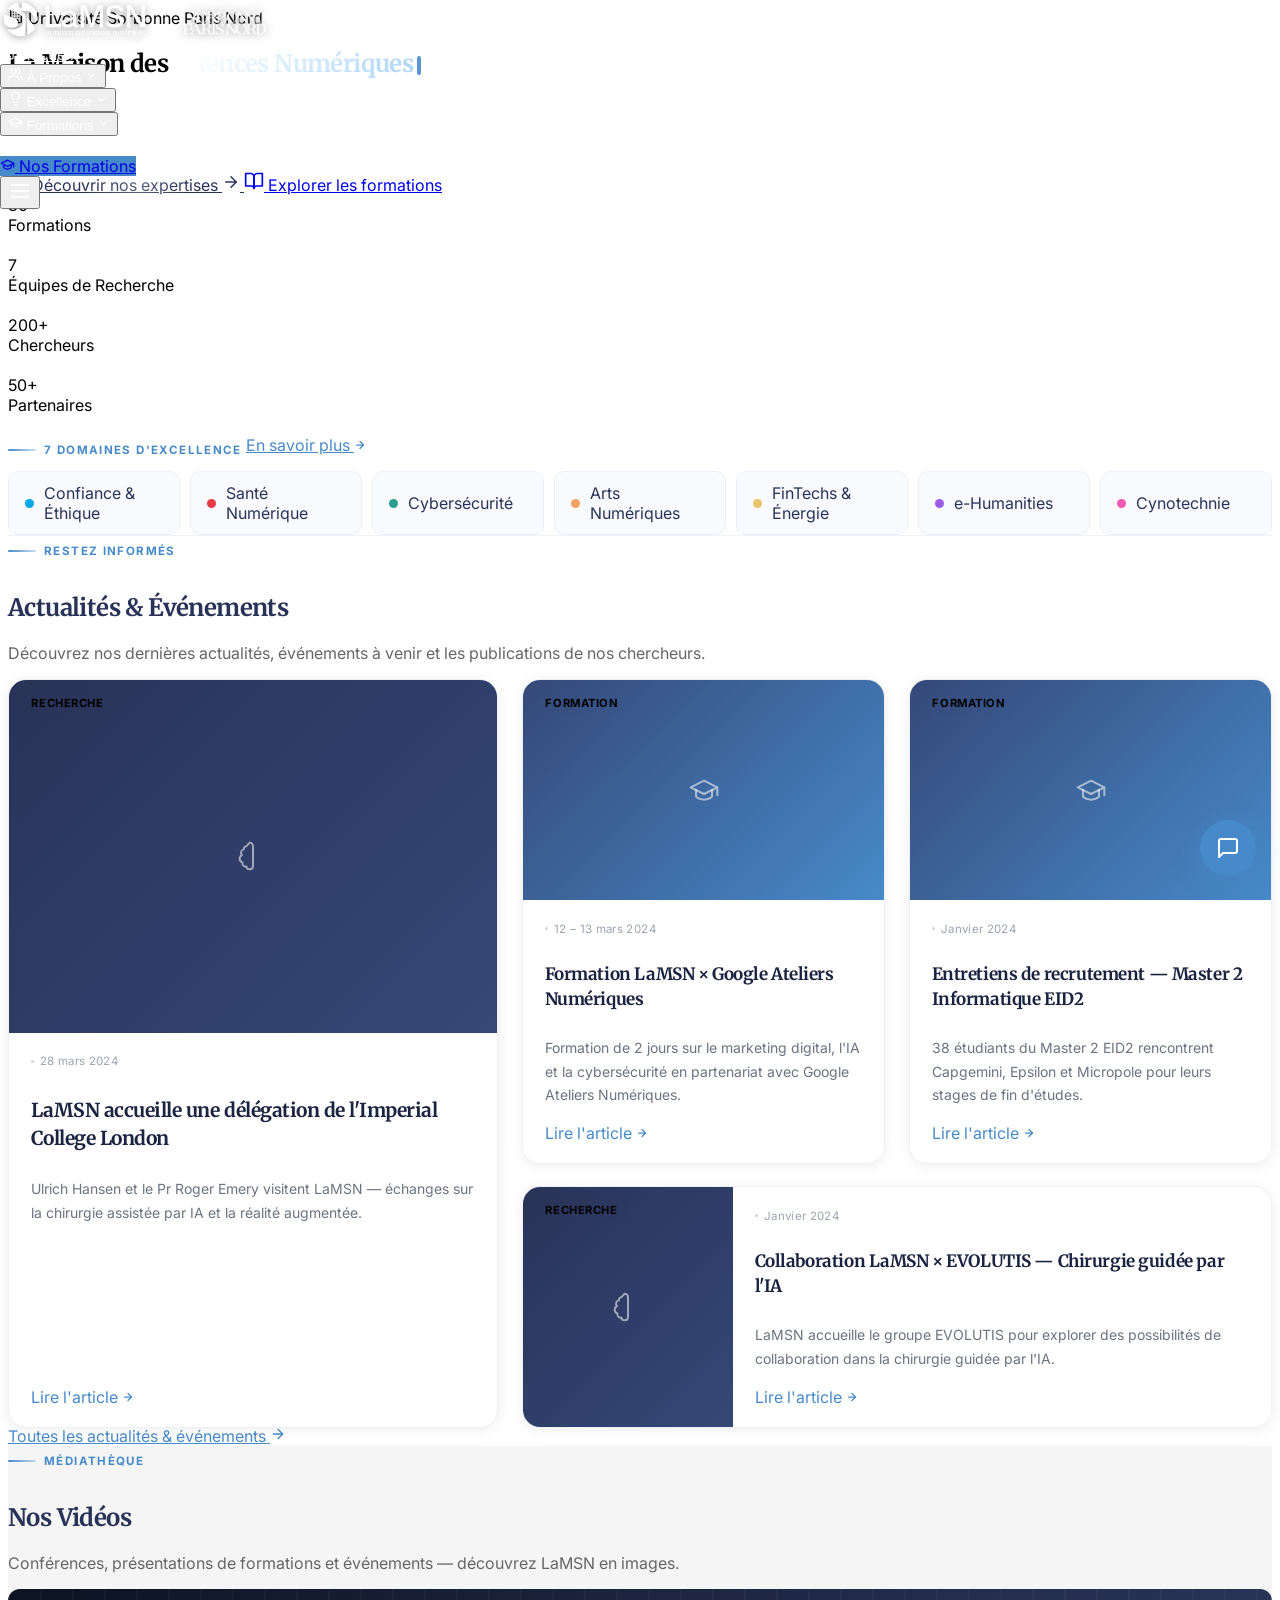
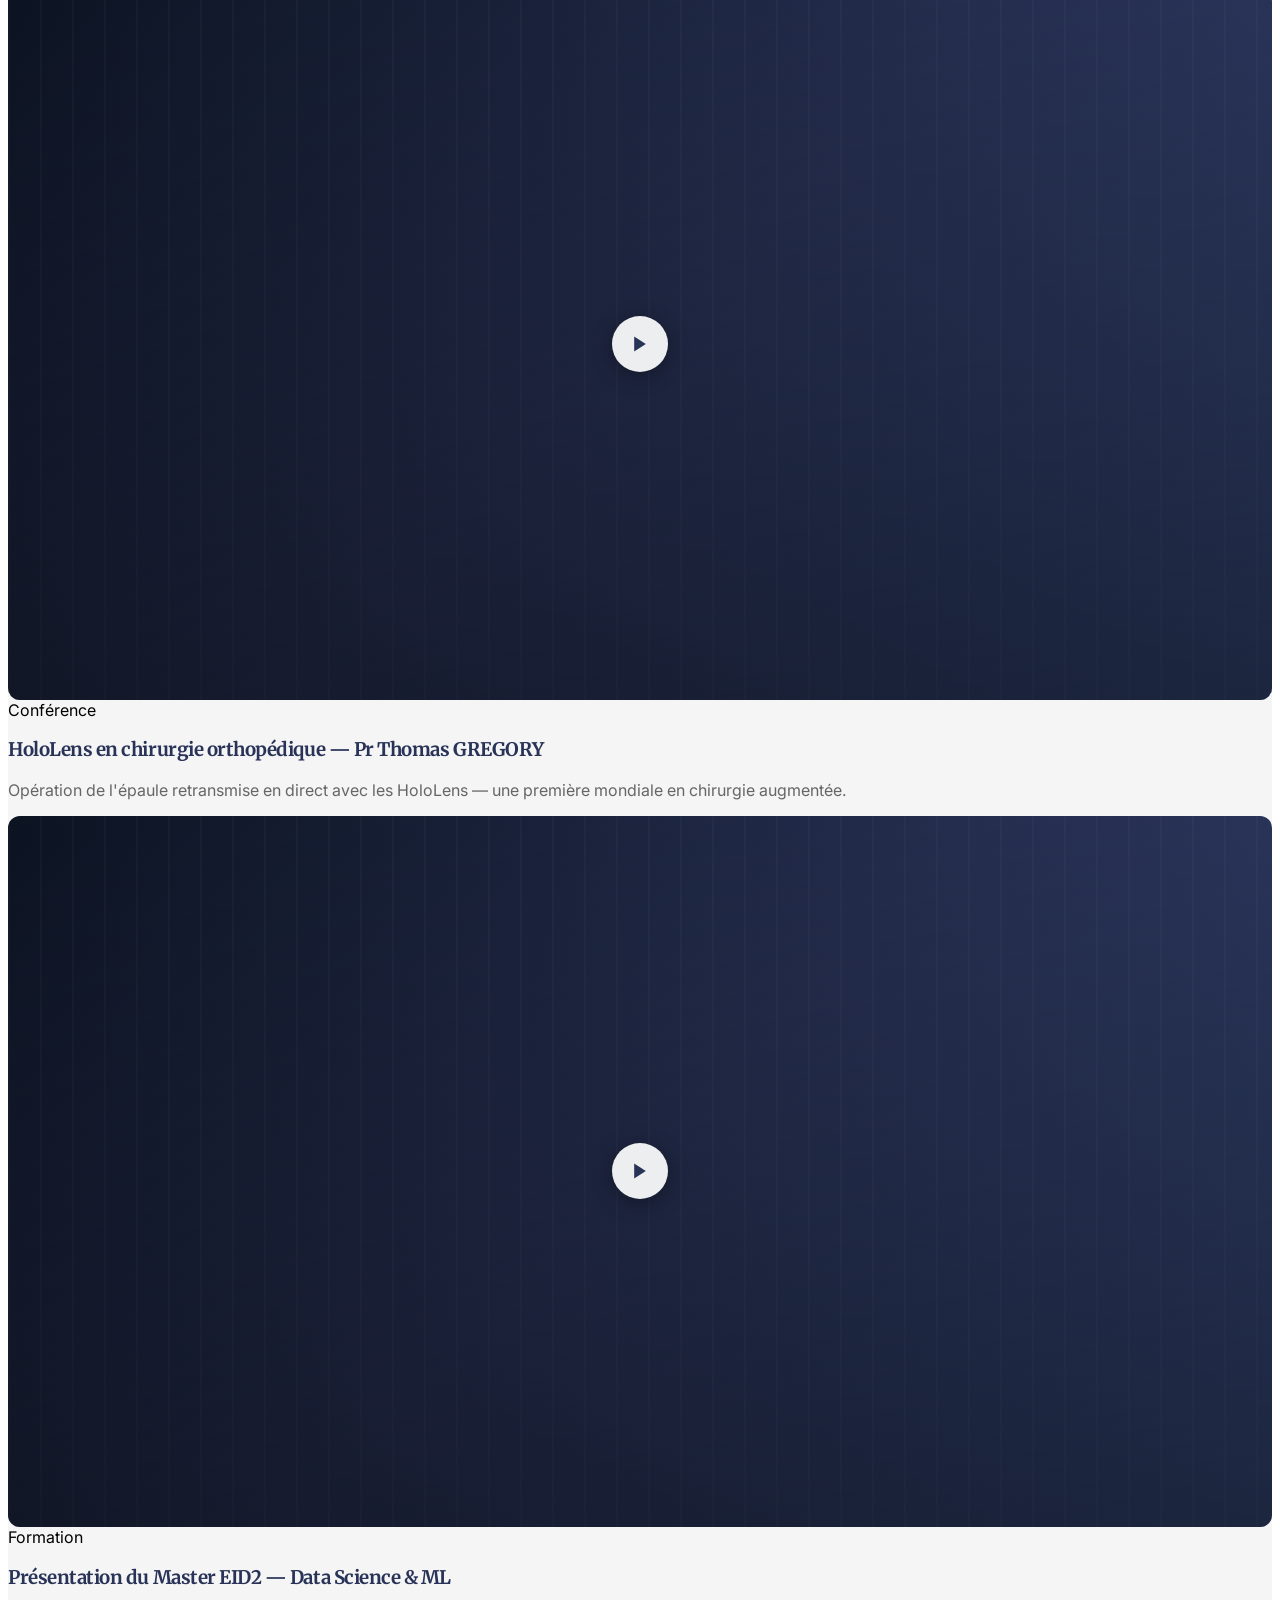
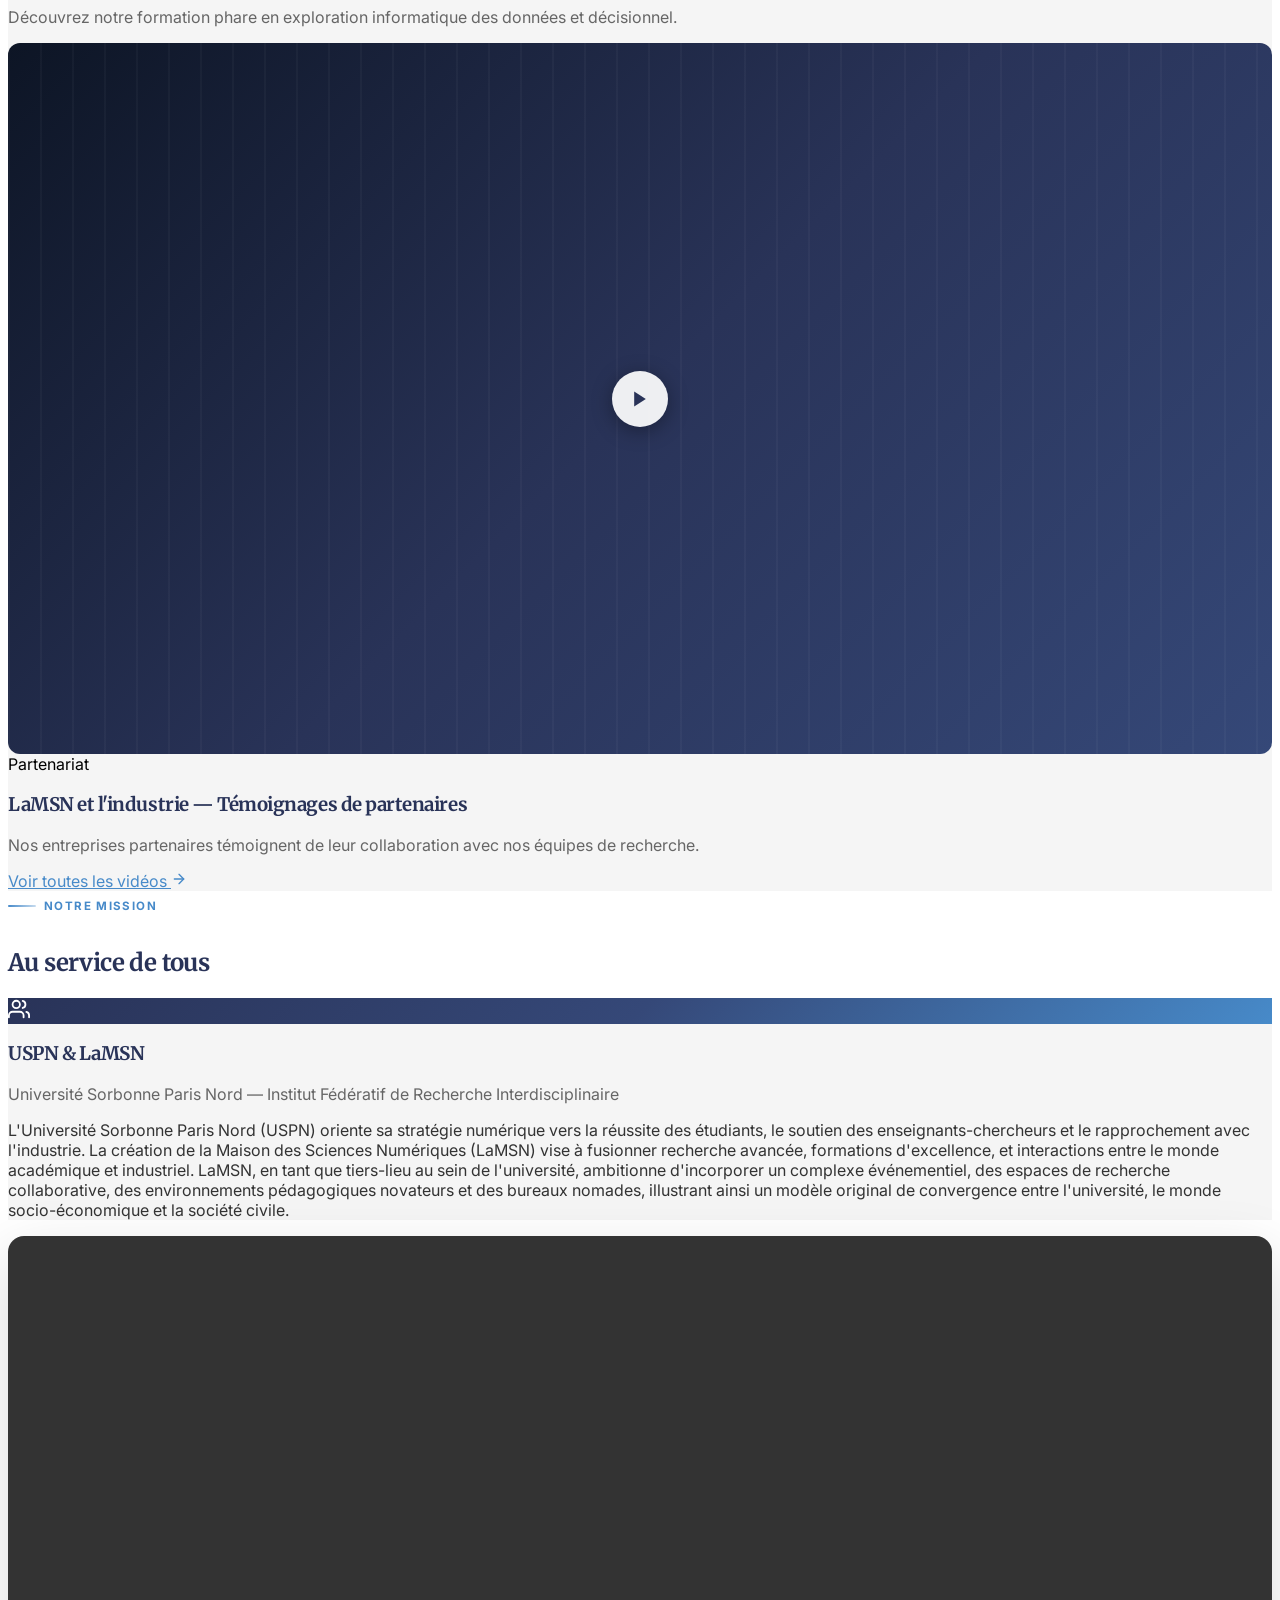
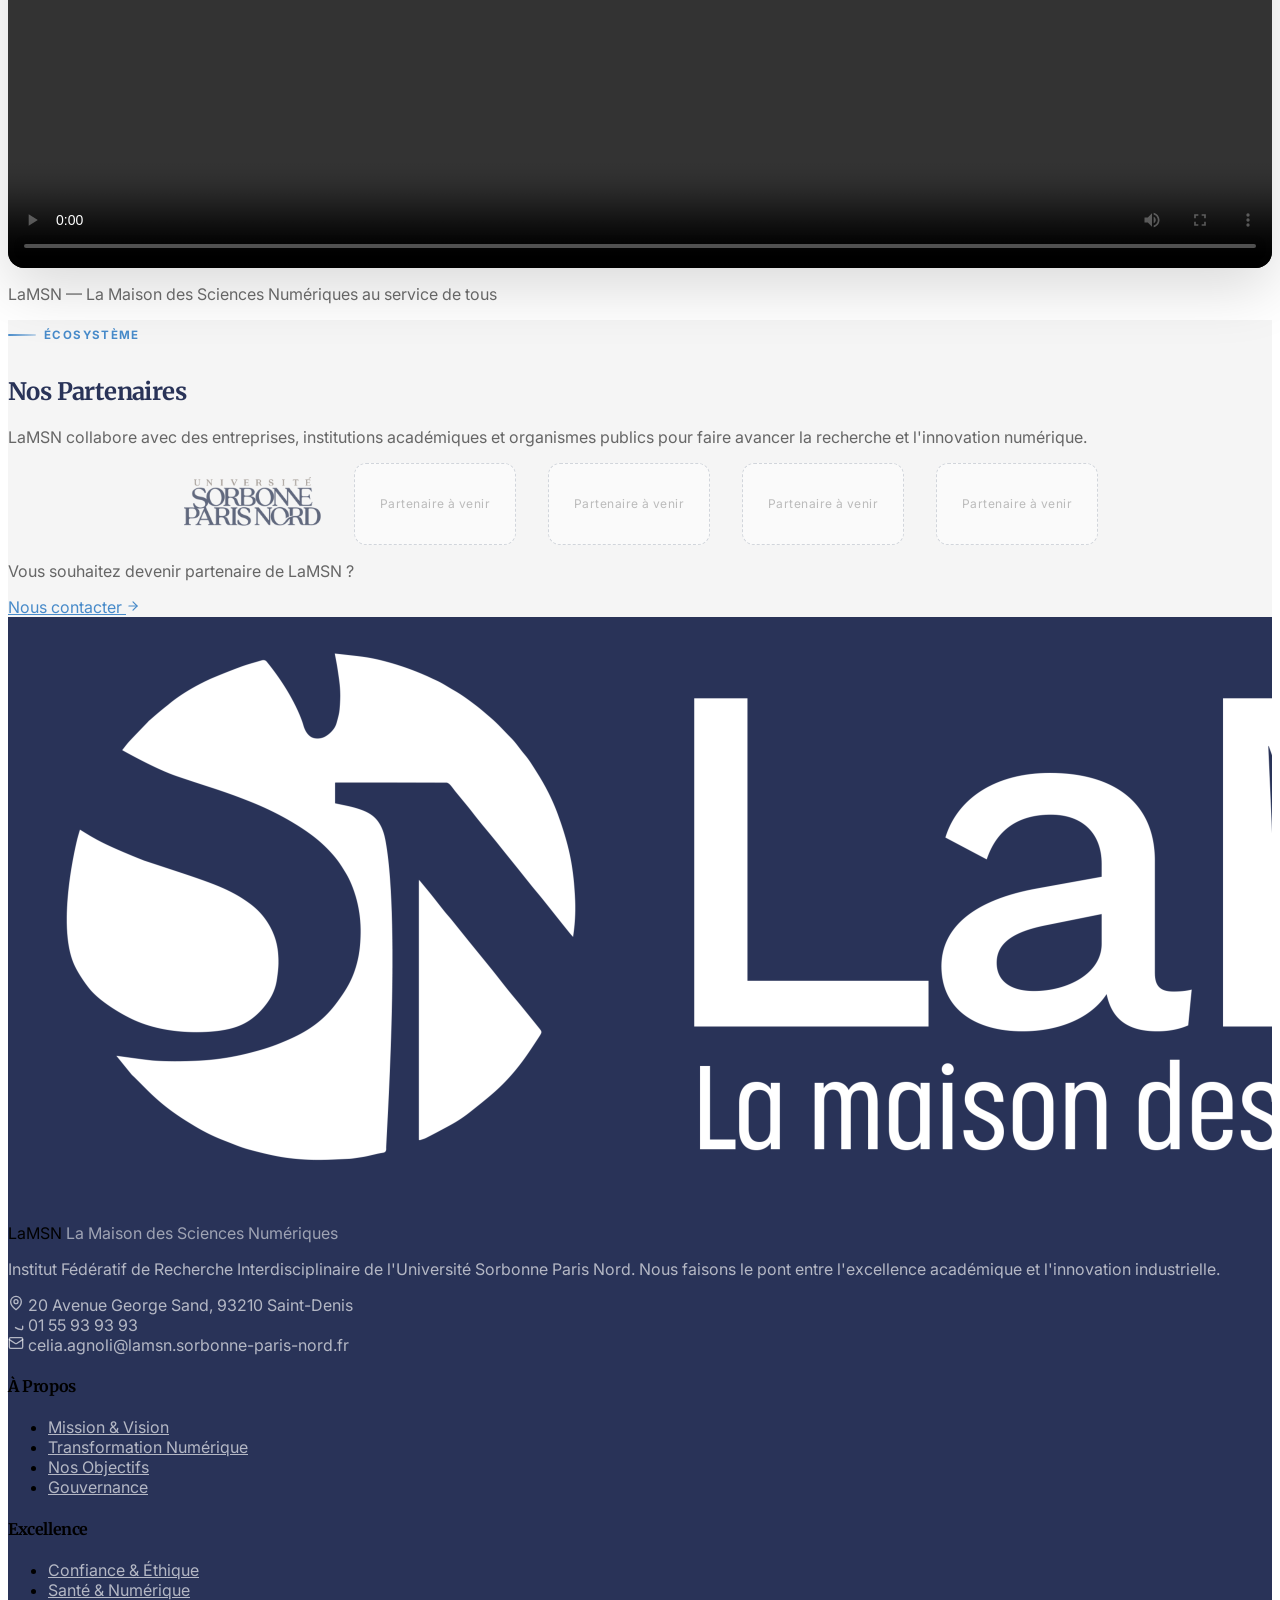
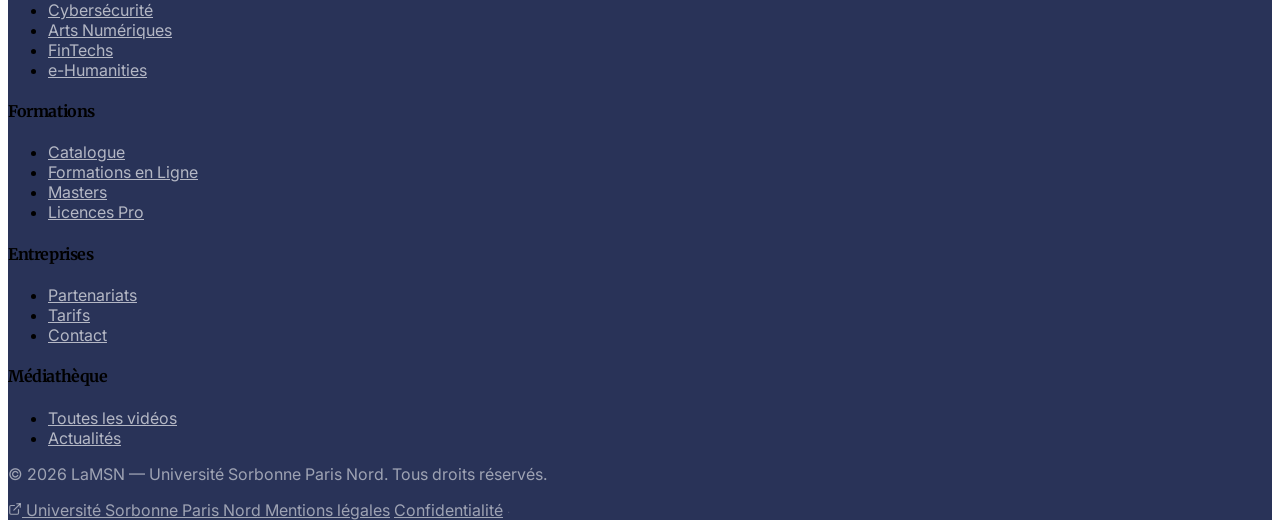
==== commit 3b98789b: "Add files via upload" ====
--- a/lamsn_site/src/index.html
+++ b/lamsn_site/src/index.html
@@ -5,6 +5,7 @@
   <meta name="viewport" content="width=device-width, initial-scale=1.0" />
   <title>LaMSN — La Maison des Sciences Numériques</title>
   <link rel="stylesheet" href="style.css" />
+  <script src="https://identity.netlify.com/v1/netlify-identity-widget.js"></script>
   <script src="https://cdn.tailwindcss.com"></script>
   <script>
     tailwind.config = {
